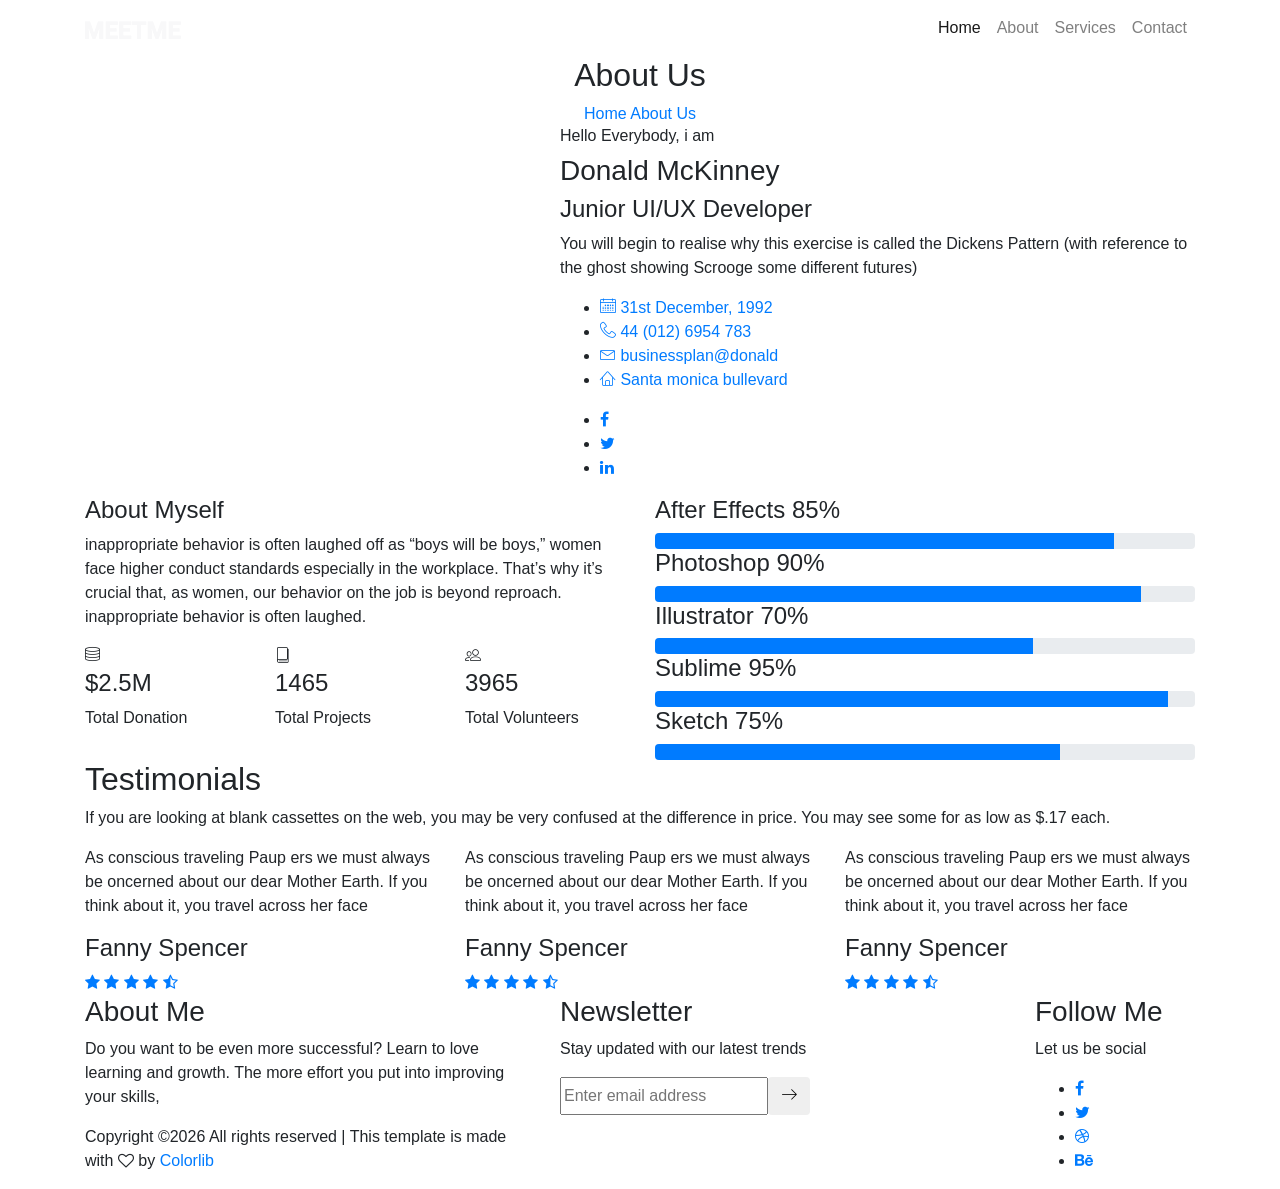
==== about-us.html @ c8b2354e "First commit : my portfolio" ====
<!doctype html>
<html lang="en">
    <head>
        <!-- Required meta tags -->
        <meta charset="utf-8">
        <meta name="viewport" content="width=device-width, initial-scale=1, shrink-to-fit=no">
        <link rel="icon" href="img/favicon.png" type="image/png">
        <title>MeetMe Personal</title>
        <!-- Bootstrap CSS -->
        <link rel="stylesheet" href="css/bootstrap.css">
        <link rel="stylesheet" href="vendors/linericon/style.css">
        <link rel="stylesheet" href="css/font-awesome.min.css">
        <link rel="stylesheet" href="vendors/owl-carousel/owl.carousel.min.css">
        <link rel="stylesheet" href="vendors/lightbox/simpleLightbox.css">
        <link rel="stylesheet" href="vendors/nice-select/css/nice-select.css">
        <link rel="stylesheet" href="vendors/animate-css/animate.css">
        <link rel="stylesheet" href="vendors/popup/magnific-popup.css">
        <!-- main css -->
        <link rel="stylesheet" href="css/style.css">
        <link rel="stylesheet" href="css/responsive.css">
    </head>
    <body>
        
        <!--================Header Menu Area =================-->
        <header class="header_area">
            <div class="main_menu">
            	<nav class="navbar navbar-expand-lg navbar-light">
					<div class="container box_1620">
						<!-- Brand and toggle get grouped for better mobile display -->
						<a class="navbar-brand logo_h" href="index.html"><img src="img/logo.png" alt=""></a>
						<button class="navbar-toggler" type="button" data-toggle="collapse" data-target="#navbarSupportedContent" aria-controls="navbarSupportedContent" aria-expanded="false" aria-label="Toggle navigation">
							<span class="icon-bar"></span>
							<span class="icon-bar"></span>
							<span class="icon-bar"></span>
						</button>
						<!-- Collect the nav links, forms, and other content for toggling -->
						<div class="collapse navbar-collapse offset" id="navbarSupportedContent">
							<ul class="nav navbar-nav menu_nav ml-auto">
								<li class="nav-item active"><a class="nav-link" href="index.html">Home</a></li> 
								<li class="nav-item"><a class="nav-link" href="about-us.html">About</a></li> 
								<li class="nav-item"><a class="nav-link" href="services.html">Services</a></li> 
								<!-- FIXME IN PHASE TWO -->
								<!-- <li class="nav-item submenu dropdown">
									<a href="#" class="nav-link dropdown-toggle" data-toggle="dropdown" role="button" aria-haspopup="true" aria-expanded="false">Pages</a>
									<ul class="dropdown-menu">
										<li class="nav-item"><a class="nav-link" href="portfolio.html">Portfolio</a></li>
										<li class="nav-item"><a class="nav-link" href="elements.html">Elements</a></li>
									</ul>
								</li> 
								<li class="nav-item submenu dropdown">
									<a href="#" class="nav-link dropdown-toggle" data-toggle="dropdown" role="button" aria-haspopup="true" aria-expanded="false">Blog</a>
									<ul class="dropdown-menu">
										<li class="nav-item"><a class="nav-link" href="blog.html">Blog</a></li>
										<li class="nav-item"><a class="nav-link" href="single-blog.html">Blog Details</a></li>
									</ul>
								</li>  -->
								<li class="nav-item"><a class="nav-link" href="contact.html">Contact</a></li>
							</ul>
						</div> 
					</div>
            	</nav>
            </div>
        </header>
        <!--================Header Menu Area =================-->
        
        <!--================Home Banner Area =================-->
        <section class="banner_area">
            <div class="box_1620">
				<div class="banner_inner d-flex align-items-center">
					<div class="container">
						<div class="banner_content text-center">
							<h2>About Us</h2>
							<div class="page_link">
								<a href="index.html">Home</a>
								<a href="about-us.html">About Us</a>
							</div>
						</div>
					</div>
				</div>
            </div>
        </section>
        <!--================End Home Banner Area =================-->
        
        
        <!--================Home Banner Area =================-->
        <section class="profile_area">
           	<div class="container">
           		<div class="profile_inner p_120">
					<div class="row">
						<div class="col-lg-5">
							<img class="img-fluid" src="img/personal-2.jpg" alt="">
						</div>
						<div class="col-lg-7">
							<div class="personal_text">
								<h6>Hello Everybody, i am</h6>
								<h3>Donald McKinney</h3>
								<h4>Junior UI/UX Developer</h4>
								<p>You will begin to realise why this exercise is called the Dickens Pattern (with reference to the ghost showing Scrooge some different futures)</p>
								<ul class="list basic_info">
									<li><a href="#"><i class="lnr lnr-calendar-full"></i> 31st December, 1992</a></li>
									<li><a href="#"><i class="lnr lnr-phone-handset"></i> 44 (012) 6954 783</a></li>
									<li><a href="#"><i class="lnr lnr-envelope"></i> businessplan@donald</a></li>
									<li><a href="#"><i class="lnr lnr-home"></i> Santa monica bullevard</a></li>
								</ul>
								<ul class="list personal_social">
									<li><a href="#"><i class="fa fa-facebook"></i></a></li>
									<li><a href="#"><i class="fa fa-twitter"></i></a></li>
									<li><a href="#"><i class="fa fa-linkedin"></i></a></li>
								</ul>
							</div>
						</div>
					</div>
           		</div>
            </div>
        </section>
        <!--================End Home Banner Area =================-->
        
        <!--================Welcome Area =================-->
        <section class="welcome_area p_120">
        	<div class="container">
        		<div class="row welcome_inner">
        			<div class="col-lg-6">
        				<div class="welcome_text">
        					<h4>About Myself</h4>
        					<p>inappropriate behavior is often laughed off as “boys will be boys,” women face higher conduct standards especially in the workplace. That’s why it’s crucial that, as women, our behavior on the job is beyond reproach. inappropriate behavior is often laughed.</p>
        					<div class="row">
        						<div class="col-md-4">
        							<div class="wel_item">
        								<i class="lnr lnr-database"></i>
        								<h4>$2.5M</h4>
        								<p>Total Donation</p>
        							</div>
        						</div>
        						<div class="col-md-4">
        							<div class="wel_item">
        								<i class="lnr lnr-book"></i>
        								<h4>1465</h4>
        								<p>Total Projects</p>
        							</div>
        						</div>
        						<div class="col-md-4">
        							<div class="wel_item">
        								<i class="lnr lnr-users"></i>
        								<h4>3965</h4>
        								<p>Total Volunteers</p>
        							</div>
        						</div>
        					</div>
        				</div>
        			</div>
        			<div class="col-lg-6">
        				<div class="tools_expert">
        					<div class="skill_main">
								<div class="skill_item">
									<h4>After Effects <span class="counter">85</span>%</h4>
									<div class="progress_br">
										<div class="progress">
											<div class="progress-bar" role="progressbar" aria-valuenow="85" aria-valuemin="0" aria-valuemax="100"></div>
										</div>
									</div>
								</div>
								<div class="skill_item">
									<h4>Photoshop <span class="counter">90</span>%</h4>
									<div class="progress_br">
										<div class="progress">
											<div class="progress-bar" role="progressbar" aria-valuenow="90" aria-valuemin="0" aria-valuemax="100"></div>
										</div>
									</div>
								</div>
								<div class="skill_item">
									<h4>Illustrator <span class="counter">70</span>%</h4>
									<div class="progress_br">
										<div class="progress">
											<div class="progress-bar" role="progressbar" aria-valuenow="70" aria-valuemin="0" aria-valuemax="100"></div>
										</div>
									</div>
								</div>
								<div class="skill_item">
									<h4>Sublime <span class="counter">95</span>%</h4>
									<div class="progress_br">
										<div class="progress">
											<div class="progress-bar" role="progressbar" aria-valuenow="95" aria-valuemin="0" aria-valuemax="100"></div>
										</div>
									</div>
								</div>
								<div class="skill_item">
									<h4>Sketch <span class="counter">75</span>%</h4>
									<div class="progress_br">
										<div class="progress">
											<div class="progress-bar" role="progressbar" aria-valuenow="75" aria-valuemin="0" aria-valuemax="100"></div>
										</div>
									</div>
								</div>
							</div>
        				</div>
        			</div>
        		</div>
        	</div>
        </section>
        <!--================End Welcome Area =================-->
        
        <!--================Testimonials Area =================-->
        <section class="testimonials_area p_120">
        	<div class="container">
        		<div class="main_title">
        			<h2>Testimonials</h2>
        			<p>If you are looking at blank cassettes on the web, you may be very confused at the difference in price. You may see some for as low as $.17 each.</p>
        		</div>
        		<div class="testi_inner">
					<div class="testi_slider owl-carousel">
						<div class="item">
							<div class="testi_item">
								<p>As conscious traveling Paup ers we must always be oncerned about our dear Mother Earth. If you think about it, you travel across her face</p>
								<h4>Fanny Spencer</h4>
								<a href="#"><i class="fa fa-star"></i></a>
								<a href="#"><i class="fa fa-star"></i></a>
								<a href="#"><i class="fa fa-star"></i></a>
								<a href="#"><i class="fa fa-star"></i></a>
								<a href="#"><i class="fa fa-star-half-o"></i></a>
							</div>
						</div>
						<div class="item">
							<div class="testi_item">
								<p>As conscious traveling Paup ers we must always be oncerned about our dear Mother Earth. If you think about it, you travel across her face</p>
								<h4>Fanny Spencer</h4>
								<a href="#"><i class="fa fa-star"></i></a>
								<a href="#"><i class="fa fa-star"></i></a>
								<a href="#"><i class="fa fa-star"></i></a>
								<a href="#"><i class="fa fa-star"></i></a>
								<a href="#"><i class="fa fa-star-half-o"></i></a>
							</div>
						</div>
						<div class="item">
							<div class="testi_item">
								<p>As conscious traveling Paup ers we must always be oncerned about our dear Mother Earth. If you think about it, you travel across her face</p>
								<h4>Fanny Spencer</h4>
								<a href="#"><i class="fa fa-star"></i></a>
								<a href="#"><i class="fa fa-star"></i></a>
								<a href="#"><i class="fa fa-star"></i></a>
								<a href="#"><i class="fa fa-star"></i></a>
								<a href="#"><i class="fa fa-star-half-o"></i></a>
							</div>
						</div>
					</div>
        		</div>
        	</div>
        </section>
        <!--================End Testimonials Area =================-->
        
        <!--================Footer Area =================-->
        <footer class="footer_area p_120">
        	<div class="container">
        		<div class="row footer_inner">
        			<div class="col-lg-5 col-sm-6">
        				<aside class="f_widget ab_widget">
        					<div class="f_title">
        						<h3>About Me</h3>
        					</div>
        					<p>Do you want to be even more successful? Learn to love learning and growth. The more effort you put into improving your skills,</p>
        					<p><!-- Link back to Colorlib can't be removed. Template is licensed under CC BY 3.0. -->
Copyright &copy;<script>document.write(new Date().getFullYear());</script> All rights reserved | This template is made with <i class="fa fa-heart-o" aria-hidden="true"></i> by <a href="https://colorlib.com" target="_blank">Colorlib</a>
<!-- Link back to Colorlib can't be removed. Template is licensed under CC BY 3.0. --></p>
        				</aside>
        			</div>
        			<div class="col-lg-5 col-sm-6">
        				<aside class="f_widget news_widget">
        					<div class="f_title">
        						<h3>Newsletter</h3>
        					</div>
        					<p>Stay updated with our latest trends</p>
        					<div id="mc_embed_signup">
                                <form target="_blank" action="https://spondonit.us12.list-manage.com/subscribe/post?u=1462626880ade1ac87bd9c93a&amp;id=92a4423d01" method="get" class="subscribe_form relative">
                                	<div class="input-group d-flex flex-row">
                                        <input name="EMAIL" placeholder="Enter email address" onfocus="this.placeholder = ''" onblur="this.placeholder = 'Email Address '" required="" type="email">
                                        <button class="btn sub-btn"><span class="lnr lnr-arrow-right"></span></button>		
                                    </div>				
                                    <div class="mt-10 info"></div>
                                </form>
                            </div>
        				</aside>
        			</div>
        			<div class="col-lg-2">
        				<aside class="f_widget social_widget">
        					<div class="f_title">
        						<h3>Follow Me</h3>
        					</div>
        					<p>Let us be social</p>
        					<ul class="list">
        						<li><a href="#"><i class="fa fa-facebook"></i></a></li>
        						<li><a href="#"><i class="fa fa-twitter"></i></a></li>
        						<li><a href="#"><i class="fa fa-dribbble"></i></a></li>
        						<li><a href="#"><i class="fa fa-behance"></i></a></li>
        					</ul>
        				</aside>
        			</div>
        		</div>
        	</div>
        </footer>
        <!--================End Footer Area =================-->
        
        
        
        
        <!-- Optional JavaScript -->
        <!-- jQuery first, then Popper.js, then Bootstrap JS -->
        <script src="js/jquery-3.3.1.min.js"></script>
        <script src="js/popper.js"></script>
        <script src="js/bootstrap.min.js"></script>
        <script src="js/stellar.js"></script>
        <script src="vendors/lightbox/simpleLightbox.min.js"></script>
        <script src="vendors/nice-select/js/jquery.nice-select.min.js"></script>
        <script src="vendors/isotope/imagesloaded.pkgd.min.js"></script>
        <script src="vendors/isotope/isotope.pkgd.min.js"></script>
        <script src="vendors/owl-carousel/owl.carousel.min.js"></script>
        <script src="vendors/popup/jquery.magnific-popup.min.js"></script>
        <script src="js/jquery.ajaxchimp.min.js"></script>
        <script src="vendors/counter-up/jquery.waypoints.min.js"></script>
        <script src="vendors/counter-up/jquery.counterup.min.js"></script>
        <script src="js/mail-script.js"></script>
        <script src="js/theme.js"></script>
    </body>
</html>
---- vendors/linericon/style.css ----
@font-face {
	font-family: 'Linearicons-Free';
	src:url('fonts/Linearicons-Free.eot?w118d');
	src:url('fonts/Linearicons-Free.eot?#iefixw118d') format('embedded-opentype'),
		url('fonts/Linearicons-Free.woff2?w118d') format('woff2'),
		url('fonts/Linearicons-Free.woff?w118d') format('woff'),
		url('fonts/Linearicons-Free.ttf?w118d') format('truetype'),
		url('fonts/Linearicons-Free.svg?w118d#Linearicons-Free') format('svg');
	font-weight: normal;
	font-style: normal;
}

.lnr {
	font-family: 'Linearicons-Free';
	speak: none;
	font-style: normal;
	font-weight: normal;
	font-variant: normal;
	text-transform: none;
	line-height: 1;

	/* Better Font Rendering =========== */
	-webkit-font-smoothing: antialiased;
	-moz-osx-font-smoothing: grayscale;
}

.lnr-home:before {
	content: "\e800";
}
.lnr-apartment:before {
	content: "\e801";
}
.lnr-pencil:before {
	content: "\e802";
}
.lnr-magic-wand:before {
	content: "\e803";
}
.lnr-drop:before {
	content: "\e804";
}
.lnr-lighter:before {
	content: "\e805";
}
.lnr-poop:before {
	content: "\e806";
}
.lnr-sun:before {
	content: "\e807";
}
.lnr-moon:before {
	content: "\e808";
}
.lnr-cloud:before {
	content: "\e809";
}
.lnr-cloud-upload:before {
	content: "\e80a";
}
.lnr-cloud-download:before {
	content: "\e80b";
}
.lnr-cloud-sync:before {
	content: "\e80c";
}
.lnr-cloud-check:before {
	content: "\e80d";
}
.lnr-database:before {
	content: "\e80e";
}
.lnr-lock:before {
	content: "\e80f";
}
.lnr-cog:before {
	content: "\e810";
}
.lnr-trash:before {
	content: "\e811";
}
.lnr-dice:before {
	content: "\e812";
}
.lnr-heart:before {
	content: "\e813";
}
.lnr-star:before {
	content: "\e814";
}
.lnr-star-half:before {
	content: "\e815";
}
.lnr-star-empty:before {
	content: "\e816";
}
.lnr-flag:before {
	content: "\e817";
}
.lnr-envelope:before {
	content: "\e818";
}
.lnr-paperclip:before {
	content: "\e819";
}
.lnr-inbox:before {
	content: "\e81a";
}
.lnr-eye:before {
	content: "\e81b";
}
.lnr-printer:before {
	content: "\e81c";
}
.lnr-file-empty:before {
	content: "\e81d";
}
.lnr-file-add:before {
	content: "\e81e";
}
.lnr-enter:before {
	content: "\e81f";
}
.lnr-exit:before {
	content: "\e820";
}
.lnr-graduation-hat:before {
	content: "\e821";
}
.lnr-license:before {
	content: "\e822";
}
.lnr-music-note:before {
	content: "\e823";
}
.lnr-film-play:before {
	content: "\e824";
}
.lnr-camera-video:before {
	content: "\e825";
}
.lnr-camera:before {
	content: "\e826";
}
.lnr-picture:before {
	content: "\e827";
}
.lnr-book:before {
	content: "\e828";
}
.lnr-bookmark:before {
	content: "\e829";
}
.lnr-user:before {
	content: "\e82a";
}
.lnr-users:before {
	content: "\e82b";
}
.lnr-shirt:before {
	content: "\e82c";
}
.lnr-store:before {
	content: "\e82d";
}
.lnr-cart:before {
	content: "\e82e";
}
.lnr-tag:before {
	content: "\e82f";
}
.lnr-phone-handset:before {
	content: "\e830";
}
.lnr-phone:before {
	content: "\e831";
}
.lnr-pushpin:before {
	content: "\e832";
}
.lnr-map-marker:before {
	content: "\e833";
}
.lnr-map:before {
	content: "\e834";
}
.lnr-location:before {
	content: "\e835";
}
.lnr-calendar-full:before {
	content: "\e836";
}
.lnr-keyboard:before {
	content: "\e837";
}
.lnr-spell-check:before {
	content: "\e838";
}
.lnr-screen:before {
	content: "\e839";
}
.lnr-smartphone:before {
	content: "\e83a";
}
.lnr-tablet:before {
	content: "\e83b";
}
.lnr-laptop:before {
	content: "\e83c";
}
.lnr-laptop-phone:before {
	content: "\e83d";
}
.lnr-power-switch:before {
	content: "\e83e";
}
.lnr-bubble:before {
	content: "\e83f";
}
.lnr-heart-pulse:before {
	content: "\e840";
}
.lnr-construction:before {
	content: "\e841";
}
.lnr-pie-chart:before {
	content: "\e842";
}
.lnr-chart-bars:before {
	content: "\e843";
}
.lnr-gift:before {
	content: "\e844";
}
.lnr-diamond:before {
	content: "\e845";
}
.lnr-linearicons:before {
	content: "\e846";
}
.lnr-dinner:before {
	content: "\e847";
}
.lnr-coffee-cup:before {
	content: "\e848";
}
.lnr-leaf:before {
	content: "\e849";
}
.lnr-paw:before {
	content: "\e84a";
}
.lnr-rocket:before {
	content: "\e84b";
}
.lnr-briefcase:before {
	content: "\e84c";
}
.lnr-bus:before {
	content: "\e84d";
}
.lnr-car:before {
	content: "\e84e";
}
.lnr-train:before {
	content: "\e84f";
}
.lnr-bicycle:before {
	content: "\e850";
}
.lnr-wheelchair:before {
	content: "\e851";
}
.lnr-select:before {
	content: "\e852";
}
.lnr-earth:before {
	content: "\e853";
}
.lnr-smile:before {
	content: "\e854";
}
.lnr-sad:before {
	content: "\e855";
}
.lnr-neutral:before {
	content: "\e856";
}
.lnr-mustache:before {
	content: "\e857";
}
.lnr-alarm:before {
	content: "\e858";
}
.lnr-bullhorn:before {
	content: "\e859";
}
.lnr-volume-high:before {
	content: "\e85a";
}
.lnr-volume-medium:before {
	content: "\e85b";
}
.lnr-volume-low:before {
	content: "\e85c";
}
.lnr-volume:before {
	content: "\e85d";
}
.lnr-mic:before {
	content: "\e85e";
}
.lnr-hourglass:before {
	content: "\e85f";
}
.lnr-undo:before {
	content: "\e860";
}
.lnr-redo:before {
	content: "\e861";
}
.lnr-sync:before {
	content: "\e862";
}
.lnr-history:before {
	content: "\e863";
}
.lnr-clock:before {
	content: "\e864";
}
.lnr-download:before {
	content: "\e865";
}
.lnr-upload:before {
	content: "\e866";
}
.lnr-enter-down:before {
	content: "\e867";
}
.lnr-exit-up:before {
	content: "\e868";
}
.lnr-bug:before {
	content: "\e869";
}
.lnr-code:before {
	content: "\e86a";
}
.lnr-link:before {
	content: "\e86b";
}
.lnr-unlink:before {
	content: "\e86c";
}
.lnr-thumbs-up:before {
	content: "\e86d";
}
.lnr-thumbs-down:before {
	content: "\e86e";
}
.lnr-magnifier:before {
	content: "\e86f";
}
.lnr-cross:before {
	content: "\e870";
}
.lnr-menu:before {
	content: "\e871";
}
.lnr-list:before {
	content: "\e872";
}
.lnr-chevron-up:before {
	content: "\e873";
}
.lnr-chevron-down:before {
	content: "\e874";
}
.lnr-chevron-left:before {
	content: "\e875";
}
.lnr-chevron-right:before {
	content: "\e876";
}
.lnr-arrow-up:before {
	content: "\e877";
}
.lnr-arrow-down:before {
	content: "\e878";
}
.lnr-arrow-left:before {
	content: "\e879";
}
.lnr-arrow-right:before {
	content: "\e87a";
}
.lnr-move:before {
	content: "\e87b";
}
.lnr-warning:before {
	content: "\e87c";
}
.lnr-question-circle:before {
	content: "\e87d";
}
.lnr-menu-circle:before {
	content: "\e87e";
}
.lnr-checkmark-circle:before {
	content: "\e87f";
}
.lnr-cross-circle:before {
	content: "\e880";
}
.lnr-plus-circle:before {
	content: "\e881";
}
.lnr-circle-minus:before {
	content: "\e882";
}
.lnr-arrow-up-circle:before {
	content: "\e883";
}
.lnr-arrow-down-circle:before {
	content: "\e884";
}
.lnr-arrow-left-circle:before {
	content: "\e885";
}
.lnr-arrow-right-circle:before {
	content: "\e886";
}
.lnr-chevron-up-circle:before {
	content: "\e887";
}
.lnr-chevron-down-circle:before {
	content: "\e888";
}
.lnr-chevron-left-circle:before {
	content: "\e889";
}
.lnr-chevron-right-circle:before {
	content: "\e88a";
}
.lnr-crop:before {
	content: "\e88b";
}
.lnr-frame-expand:before {
	content: "\e88c";
}
.lnr-frame-contract:before {
	content: "\e88d";
}
.lnr-layers:before {
	content: "\e88e";
}
.lnr-funnel:before {
	content: "\e88f";
}
.lnr-text-format:before {
	content: "\e890";
}
.lnr-text-format-remove:before {
	content: "\e891";
}
.lnr-text-size:before {
	content: "\e892";
}
.lnr-bold:before {
	content: "\e893";
}
.lnr-italic:before {
	content: "\e894";
}
.lnr-underline:before {
	content: "\e895";
}
.lnr-strikethrough:before {
	content: "\e896";
}
.lnr-highlight:before {
	content: "\e897";
}
.lnr-text-align-left:before {
	content: "\e898";
}
.lnr-text-align-center:before {
	content: "\e899";
}
.lnr-text-align-right:before {
	content: "\e89a";
}
.lnr-text-align-justify:before {
	content: "\e89b";
}
.lnr-line-spacing:before {
	content: "\e89c";
}
.lnr-indent-increase:before {
	content: "\e89d";
}
.lnr-indent-decrease:before {
	content: "\e89e";
}
.lnr-pilcrow:before {
	content: "\e89f";
}
.lnr-direction-ltr:before {
	content: "\e8a0";
}
.lnr-direction-rtl:before {
	content: "\e8a1";
}
.lnr-page-break:before {
	content: "\e8a2";
}
.lnr-sort-alpha-asc:before {
	content: "\e8a3";
}
.lnr-sort-amount-asc:before {
	content: "\e8a4";
}
.lnr-hand:before {
	content: "\e8a5";
}
.lnr-pointer-up:before {
	content: "\e8a6";
}
.lnr-pointer-right:before {
	content: "\e8a7";
}
.lnr-pointer-down:before {
	content: "\e8a8";
}
.lnr-pointer-left:before {
	content: "\e8a9";
}
---- vendors/nice-select/css/nice-select.css ----
.nice-select {
  -webkit-tap-highlight-color: transparent;
  background-color: #fff;
  border-radius: 5px;
  border: solid 1px #e8e8e8;
  box-sizing: border-box;
  clear: both;
  cursor: pointer;
  display: block;
  float: left;
  font-family: inherit;
  font-size: 14px;
  font-weight: normal;
  height: 42px;
  line-height: 40px;
  outline: none;
  padding-left: 18px;
  padding-right: 30px;
  position: relative;
  text-align: left !important;
  -webkit-transition: all 0.2s ease-in-out;
  transition: all 0.2s ease-in-out;
  -webkit-user-select: none;
     -moz-user-select: none;
      -ms-user-select: none;
          user-select: none;
  white-space: nowrap;
  width: auto; }
  .nice-select:hover {
    border-color: #dbdbdb; }
  .nice-select:active, .nice-select.open, .nice-select:focus {
    border-color: #999; }
  .nice-select:after {
    border-bottom: 2px solid #999;
    border-right: 2px solid #999;
    content: '';
    display: block;
    height: 5px;
    margin-top: -4px;
    pointer-events: none;
    position: absolute;
    right: 12px;
    top: 50%;
    -webkit-transform-origin: 66% 66%;
        -ms-transform-origin: 66% 66%;
            transform-origin: 66% 66%;
    -webkit-transform: rotate(45deg);
        -ms-transform: rotate(45deg);
            transform: rotate(45deg);
    -webkit-transition: all 0.15s ease-in-out;
    transition: all 0.15s ease-in-out;
    width: 5px; }
  .nice-select.open:after {
    -webkit-transform: rotate(-135deg);
        -ms-transform: rotate(-135deg);
            transform: rotate(-135deg); }
  .nice-select.open .list {
    opacity: 1;
    pointer-events: auto;
    -webkit-transform: scale(1) translateY(0);
        -ms-transform: scale(1) translateY(0);
            transform: scale(1) translateY(0); }
  .nice-select.disabled {
    border-color: #ededed;
    color: #999;
    pointer-events: none; }
    .nice-select.disabled:after {
      border-color: #cccccc; }
  .nice-select.wide {
    width: 100%; }
    .nice-select.wide .list {
      left: 0 !important;
      right: 0 !important; }
  .nice-select.right {
    float: right; }
    .nice-select.right .list {
      left: auto;
      right: 0; }
  .nice-select.small {
    font-size: 12px;
    height: 36px;
    line-height: 34px; }
    .nice-select.small:after {
      height: 4px;
      width: 4px; }
    .nice-select.small .option {
      line-height: 34px;
      min-height: 34px; }
  .nice-select .list {
    background-color: #fff;
    border-radius: 5px;
    box-shadow: 0 0 0 1px rgba(68, 68, 68, 0.11);
    box-sizing: border-box;
    margin-top: 4px;
    opacity: 0;
    overflow: hidden;
    padding: 0;
    pointer-events: none;
    position: absolute;
    top: 100%;
    left: 0;
    -webkit-transform-origin: 50% 0;
        -ms-transform-origin: 50% 0;
            transform-origin: 50% 0;
    -webkit-transform: scale(0.75) translateY(-21px);
        -ms-transform: scale(0.75) translateY(-21px);
            transform: scale(0.75) translateY(-21px);
    -webkit-transition: all 0.2s cubic-bezier(0.5, 0, 0, 1.25), opacity 0.15s ease-out;
    transition: all 0.2s cubic-bezier(0.5, 0, 0, 1.25), opacity 0.15s ease-out;
    z-index: 9; }
    .nice-select .list:hover .option:not(:hover) {
      background-color: transparent !important; }
  .nice-select .option {
    cursor: pointer;
    font-weight: 400;
    line-height: 40px;
    list-style: none;
    min-height: 40px;
    outline: none;
    padding-left: 18px;
    padding-right: 29px;
    text-align: left;
    -webkit-transition: all 0.2s;
    transition: all 0.2s; }
    .nice-select .option:hover, .nice-select .option.focus, .nice-select .option.selected.focus {
      background-color: #f6f6f6; }
    .nice-select .option.selected {
      font-weight: bold; }
    .nice-select .option.disabled {
      background-color: transparent;
      color: #999;
      cursor: default; }

.no-csspointerevents .nice-select .list {
  display: none; }

.no-csspointerevents .nice-select.open .list {
  display: block; }
---- css/responsive.css ----
@media (max-width:1619px){
	/* Main Menu Area css
	============================================================================================ */
   .header_area .navbar .search {
		margin-left: 40px;
	}
	/* End Main Menu Area css
	============================================================================================ */
	.banner_area .box_1620 {
		border-radius: 0px;
	}
}
@media (max-width:1300px){
	.testimonials_area .owl-prev, .testimonials_area .owl-next {
		right: auto;
		left: 50%;
		transform: translateX(-50%);
		bottom: 25px;
		top: auto;
	}
	.testimonials_area .owl-prev{
		transform: rotate(90deg);
	}
	.testimonials_area .owl-next{
		transform: rotate(90deg);
		margin-left: -40px;
	}
}
@media (max-width:1199px){
	/* Main Menu Area css
	============================================================================================ */
	.header_area .navbar .nav .nav-item {
		margin-right: 28px;
	}
	/* End Main Menu Area css
	============================================================================================ */
	/* Home Banner Area css
	============================================================================================ */
	.home_banner_area {
		min-height: 728px;
		margin-bottom: 120px;
	}
	.home_banner_area .banner_inner {
		min-height: 650px;
	}
	.header_area .navbar .nav .nav-item.submenu ul {
		left: auto;
		right: 0px;
	}
	/* End Home Banner Area css
	============================================================================================ */
	.banner_content .media{
		display: block;
	}
	.home_banner_area .banner_content{
		max-width: 500px;
		margin: auto;
	}
	.home_banner_area .banner_inner .banner_content .media .d-flex {
		padding-right: 0px;
		display: block;
		width: 100%;
	}
	.home_banner_area .banner_inner .banner_content .media .d-flex img {
		width: 100%;
		height: 100%;
	}
	.home_banner_area .banner_inner .banner_content .media .media-body {
		margin-top: 30px;
	}
	.home_banner_area .box_1620 {
		bottom: -130px;
	}
	.profile_inner .personal_text {
		padding-left: 0px;
	}
	.home_banner_area.blog_banner .banner_inner{
		min-height: 728px;
	}
	.home_banner_area.blog_banner {
		margin-bottom: 0px;
	}
}

@media (max-width:991px){
	/* Main Menu Area css
	============================================================================================ */
    .navbar-toggler {
        border: none;
        border-radius: 0px;
        padding: 0px;
        cursor: pointer;
        margin-top: 27px;
        margin-bottom: 23px;
    }
	.header_area .navbar {
		background: #000;
	}
    .navbar-toggler[aria-expanded="false"] span:nth-child(2) {
		opacity: 1;
	}
	.navbar-toggler[aria-expanded="true"] span:nth-child(2) {
		opacity: 0;
	}
	.navbar-toggler[aria-expanded="true"] span:first-child {
		transform: rotate(-45deg);
		position: relative;
		top: 7.5px;
	}
	.navbar-toggler[aria-expanded="true"] span:last-child {
		transform: rotate(45deg);
		bottom: 6px;
		position: relative;
	}
	.navbar-toggler span{
		display: block;
		width: 25px;
		height: 3px;
		background: #fff;
		margin: auto;
		margin-bottom: 4px;
		transition: all 400ms linear;
		cursor: pointer;
	}
    .navbar .container{
        padding-left: 15px;
        padding-right: 15px;
    }
    .nav{
        padding: 0px 0px;
    }
	.header_area + section, .header_area + row, .header_area + div {
		margin-top: 117px;
	}
    .header_top .nav{
        padding: 0px;
    }
    .header_area .navbar .nav .nav-item .nav-link{
        line-height: 40px;
        margin-right: 0px;
        display: block;
		border-bottom: 1px solid #ededed33;
		border-radius: 0px;
    }
	.header_area.navbar_fixed .main_menu .navbar .nav .nav-item .nav-link {
		line-height: 40px;
	}
    .header_area .navbar .search{
        margin-left: 0px;
    }
	.header_area .navbar-collapse{
		max-height: 340px;
		overflow-y: scroll;
	}
	.header_area .navbar .nav .nav-item.submenu ul .nav-item .nav-link {
		padding: 0px 15px;
	}
	.header_area .navbar .nav .nav-item {
		margin-right: 0px;
	}
	.header_area + section, .header_area + row, .header_area + div {
		margin-top: 0px;
	}
	/* End Main Menu Area css
	============================================================================================ */
	/* Blog page Area css
	============================================================================================ */
	.categories_post img{
        width: 100%;
    }
	.categories_post {
		max-width: 360px;
		margin: 0 auto;
	}
	.blog_categorie_area .col-lg-4{
        margin-top: 30px;
    }
    .blog_area{
        padding-bottom: 80px;
    }
    .single-post-area .blog_right_sidebar{
        margin-top: 30px;
    }
	/* End Blog page Area css
	============================================================================================ */
	
	/* Contact Page Area css
	============================================================================================ */
	.contact_info{
		margin-bottom: 50px;
	}
	.c_details_list{
		margin-top: 30px;
	}
	/* End Contact page Area css
	============================================================================================ */
	.home_banner_area .donation_inner{
		margin-bottom: -30px;
	}
	.home_banner_area .dontation_item{
		max-width: 350px;
		margin: auto;
	}
	/* Footer Area css
	============================================================================================ */
	.footer-area .col-sm-6{
		margin-bottom: 30px;
	}
	.footer_area .f_widget{
		margin-bottom: 30px;
	}
	.footer_area .footer_inner{
		margin-bottom: -30px;
	}
	/* End End Footer Area css
	============================================================================================ */
	.welcome_text{
		margin-bottom: 30px;
	}
	.banner_area .box_1620 {
		bottom: -71px;
	}
	.banner_area {
		margin-bottom: 71px;
	}
	.profile_inner .personal_text {
		padding-top: 30px;
	}
}
@media (max-width:767px){
	.home_banner_area {
		min-height: 570px;
		margin-bottom: 120px;
	}
	.home_banner_area .banner_inner {
		min-height: 500px;
	}
	.home_banner_area .box_1620 {
		min-height: 500px;
	}
	.home_banner_area .banner_inner .banner_content {
		margin-top: 0px;
	}
	/* Blog Page Area css
	============================================================================================ */
    .blog_banner .banner_inner .blog_b_text h2 {
		font-size: 40px;
		line-height: 50px;
	}
	.blog_info.text-right{
		text-align: left !important;
		margin-bottom: 10px;
	}
	/* End Blog Page Area css
	============================================================================================ */
	.home_banner_area .banner_inner .banner_content h3 {
		font-size: 45px;
		line-height: 55px;
	}
	.home_banner_area .banner_inner .banner_content p br {
		display: none;
	}
	.home_banner_area .banner_inner .banner_content h3 span {
		line-height: 45px;
		padding-bottom: 0px;
		padding-top: 0px;
	}
	/* Footer Area css
	============================================================================================ */
	.footer-bottom{
		text-align: center;
	}
	.footer-bottom .footer-social {
		text-align: center;
		margin-top: 15px;
	}
	/* End End Footer Area css
	============================================================================================ */
	.service_inner .col-lg-3 {
		margin-bottom: 0px;
	}
	.service_img{
		max-width: 405px;
		margin: auto;
	}
	.service_inner .service_text {
		padding-top: 30px;
		padding-bottom: 30px;
		max-width: 405px;
		margin: 0px auto 0px;
	}
	.instagram_image a {
		flex: 0 0 33.33%;
		max-width: 33.33%;
	}
	.wel_item {
		margin-bottom: 30px;
	}
}
@media (max-width:600px){
	
}
@media (max-width:575px){
	.top_menu {
		display: none;
	}
	.header_area + section, .header_area + row, .header_area + div {
		margin-top: 0px;
	}
    /* Home Banner Area css
	============================================================================================ */
	.home_banner_area .banner_inner .banner_content h2 {
		font-size: 28px;
	}
	.home_banner_area {
		min-height: 570px;
	}
	.home_banner_area .banner_inner {
		min-height: 500px;
	}
	.blog_banner .banner_inner .blog_b_text {
		margin-top: 0px;
	}
	.home_banner_area .banner_inner .banner_content h5 {
		margin-top: 0px;
	}
	/* End Home Banner Area css
	============================================================================================ */
	.p_120 {
		padding-top: 70px;
		padding-bottom: 70px;
	}
	.main_title h2 {
		font-size: 25px;
	}
	/* Elements Area css
	============================================================================================ */
	.sample-text-area {
		padding: 70px 0 70px 0;
	}
	.generic-blockquote {
		padding: 30px 15px 30px 30px;
	}
	/* End Elements Area css
	============================================================================================ */
	
	/* Blog Page Area css
	============================================================================================ */
	.blog_details h2 {
		font-size: 20px;
		line-height: 30px;
	}
	.blog_banner .banner_inner .blog_b_text h2 {
		font-size: 28px;
		line-height: 38px;
	}
	/* End Blog Page Area css
	============================================================================================ */
	/* Footer Area css
	============================================================================================ */
	.footer-area {
		padding: 70px 0px;
	}
	/* End End Footer Area css
	============================================================================================ */
	.pad_top {
		padding-top: 70px;
	}
	.pad_bt {
		padding-bottom: 70px;
	}
	.home_banner_area .box_1620 {
		bottom: -71px;
		border-radius: 0px;
	}
	.home_banner_area {
		margin-bottom: 71px;
	}
	.tabs_inner .nav.nav-tabs li a {
		line-height: 42px;
		padding: 0px 18px;
	}
	.gallery_f_inner{
		max-width: 340px;
		margin: 0px auto -45px;
	}
	.blog_categorie_area {
		padding-top: 70px;
		padding-bottom: 70px;
	}
}

@media (max-width:480px){
	/* Main Menu Area css
	============================================================================================ */
	.header_area .navbar-collapse{
		max-height: 250px;
	}
	/* End Main Menu Area css
	============================================================================================ */
	
	/* Home Banner Area css
	============================================================================================ */
    .home_banner_area .banner_inner .banner_content {
		padding: 30px 15px;
		margin-top: 0px;
	}
	.banner_content .white_btn {
		display: block;
	}
	/* End Home Banner Area css
	============================================================================================ */
	.banner_area .banner_inner .banner_content h2 {
		font-size: 32px;
	}
	/* Blog Page Area css
	============================================================================================ */
	.comments-area .thumb {
		margin-right: 10px;
	}
	/* End Blog Page Area css
	============================================================================================ */
	.tabs_inner .tab-content .tab-pane .list::before {
		display: none;
	}
	.tabs_inner .tab-content .tab-pane .list li .media .d-flex {
		padding-right: 0px;
		padding-bottom: 18px;
	}
	.tabs_inner .tab-content .tab-pane .list li .media {
		display: block;
	}
	.tabs_inner .tab-content .tab-pane .list li span {
		display: none;
	}
	.tabs_inner .nav.nav-tabs {
		margin-bottom: 0px;
	}
	.isotope_fillter .gallery_filter li {
		margin-right: 17px;
	}
}
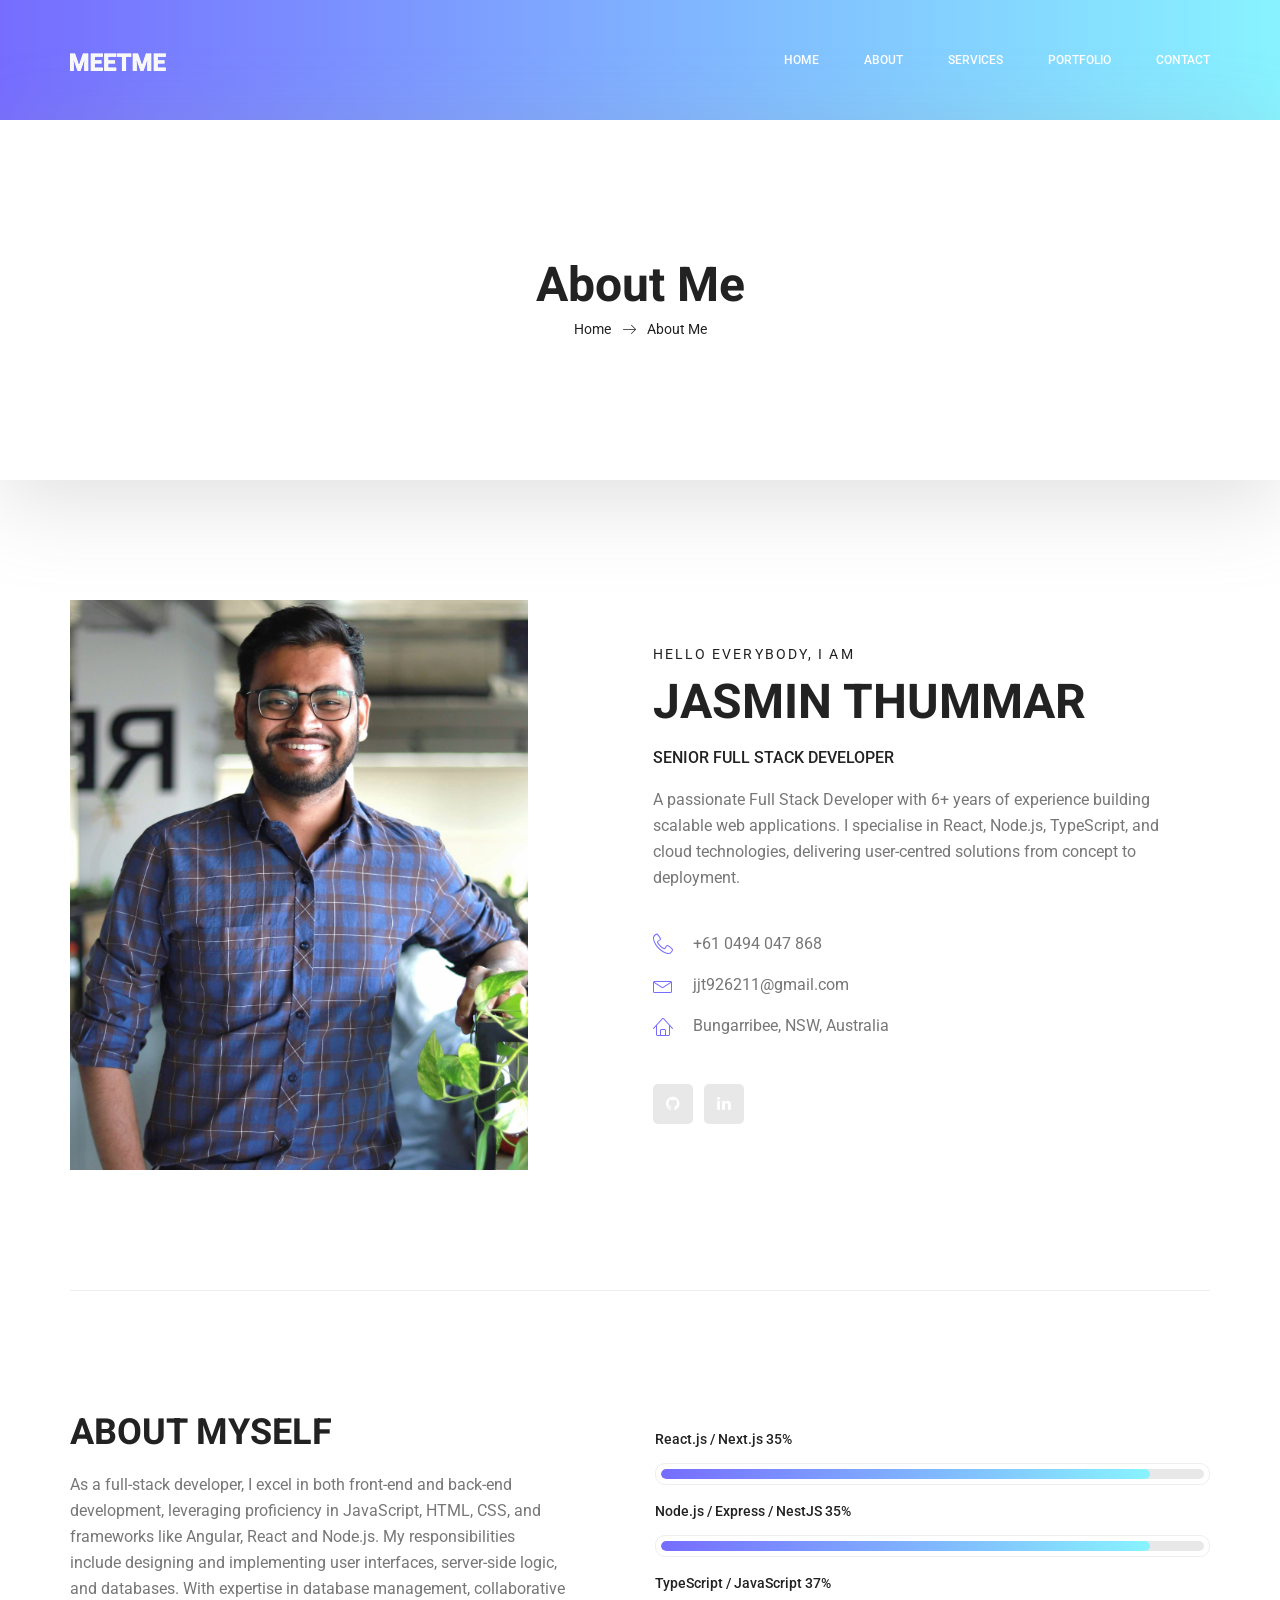
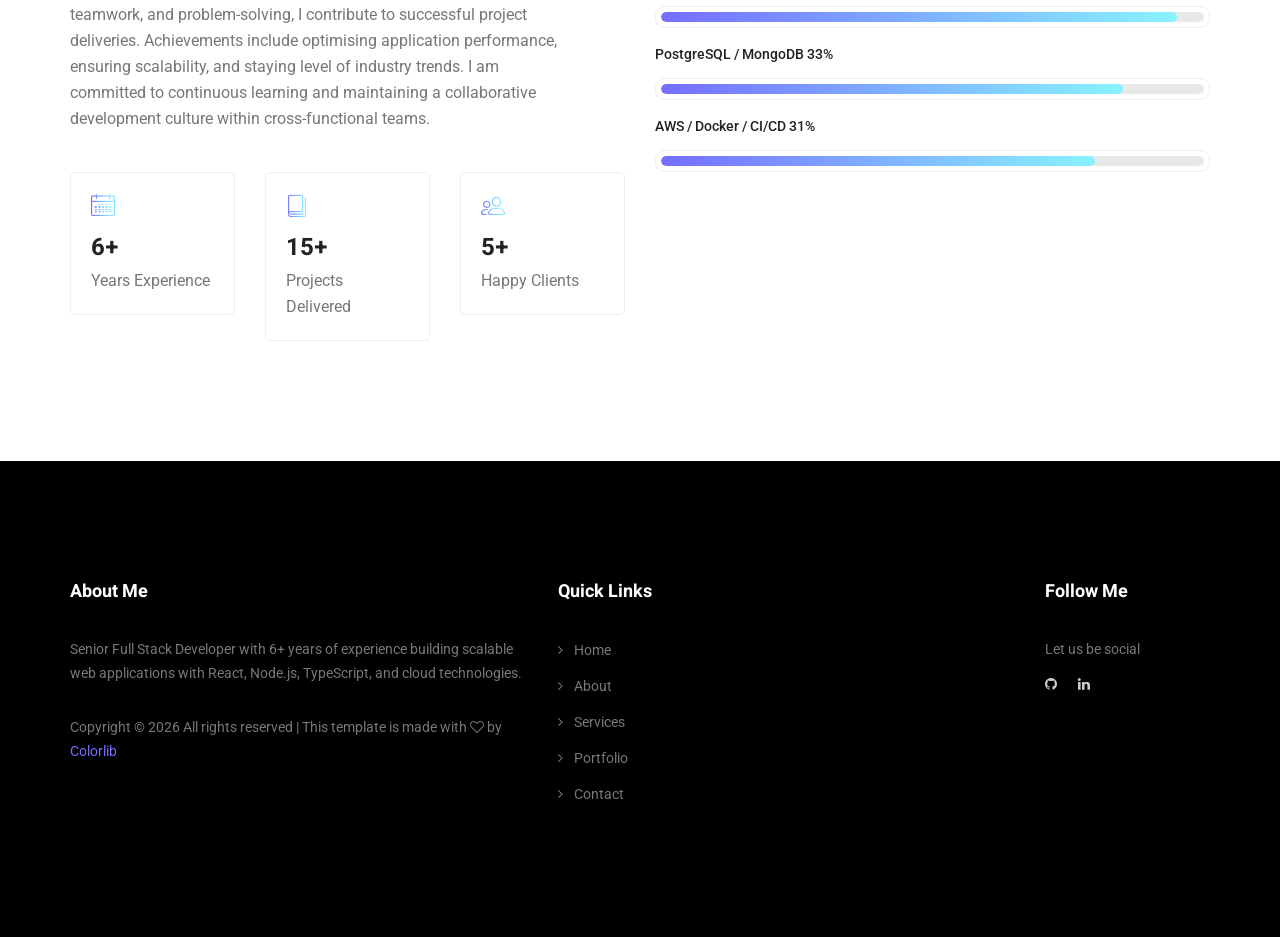
==== commit a517598d: "update portfolio" ====
--- a/about-us.html
+++ b/about-us.html
@@ -1,322 +1,352 @@
-<!doctype html>
+<!DOCTYPE html>
 <html lang="en">
-    <head>
-        <!-- Required meta tags -->
-        <meta charset="utf-8">
-        <meta name="viewport" content="width=device-width, initial-scale=1, shrink-to-fit=no">
-        <link rel="icon" href="img/favicon.png" type="image/png">
-        <title>MeetMe Personal</title>
-        <!-- Bootstrap CSS -->
-        <link rel="stylesheet" href="css/bootstrap.css">
-        <link rel="stylesheet" href="vendors/linericon/style.css">
-        <link rel="stylesheet" href="css/font-awesome.min.css">
-        <link rel="stylesheet" href="vendors/owl-carousel/owl.carousel.min.css">
-        <link rel="stylesheet" href="vendors/lightbox/simpleLightbox.css">
-        <link rel="stylesheet" href="vendors/nice-select/css/nice-select.css">
-        <link rel="stylesheet" href="vendors/animate-css/animate.css">
-        <link rel="stylesheet" href="vendors/popup/magnific-popup.css">
-        <!-- main css -->
-        <link rel="stylesheet" href="css/style.css">
-        <link rel="stylesheet" href="css/responsive.css">
-    </head>
-    <body>
-        
-        <!--================Header Menu Area =================-->
-        <header class="header_area">
-            <div class="main_menu">
-            	<nav class="navbar navbar-expand-lg navbar-light">
-					<div class="container box_1620">
-						<!-- Brand and toggle get grouped for better mobile display -->
-						<a class="navbar-brand logo_h" href="index.html"><img src="img/logo.png" alt=""></a>
-						<button class="navbar-toggler" type="button" data-toggle="collapse" data-target="#navbarSupportedContent" aria-controls="navbarSupportedContent" aria-expanded="false" aria-label="Toggle navigation">
-							<span class="icon-bar"></span>
-							<span class="icon-bar"></span>
-							<span class="icon-bar"></span>
-						</button>
-						<!-- Collect the nav links, forms, and other content for toggling -->
-						<div class="collapse navbar-collapse offset" id="navbarSupportedContent">
-							<ul class="nav navbar-nav menu_nav ml-auto">
-								<li class="nav-item active"><a class="nav-link" href="index.html">Home</a></li> 
-								<li class="nav-item"><a class="nav-link" href="about-us.html">About</a></li> 
-								<li class="nav-item"><a class="nav-link" href="services.html">Services</a></li> 
-								<!-- FIXME IN PHASE TWO -->
-								<!-- <li class="nav-item submenu dropdown">
-									<a href="#" class="nav-link dropdown-toggle" data-toggle="dropdown" role="button" aria-haspopup="true" aria-expanded="false">Pages</a>
-									<ul class="dropdown-menu">
-										<li class="nav-item"><a class="nav-link" href="portfolio.html">Portfolio</a></li>
-										<li class="nav-item"><a class="nav-link" href="elements.html">Elements</a></li>
-									</ul>
-								</li> 
-								<li class="nav-item submenu dropdown">
-									<a href="#" class="nav-link dropdown-toggle" data-toggle="dropdown" role="button" aria-haspopup="true" aria-expanded="false">Blog</a>
-									<ul class="dropdown-menu">
-										<li class="nav-item"><a class="nav-link" href="blog.html">Blog</a></li>
-										<li class="nav-item"><a class="nav-link" href="single-blog.html">Blog Details</a></li>
-									</ul>
-								</li>  -->
-								<li class="nav-item"><a class="nav-link" href="contact.html">Contact</a></li>
-							</ul>
-						</div> 
-					</div>
-            	</nav>
-            </div>
-        </header>
-        <!--================Header Menu Area =================-->
-        
-        <!--================Home Banner Area =================-->
-        <section class="banner_area">
-            <div class="box_1620">
-				<div class="banner_inner d-flex align-items-center">
-					<div class="container">
-						<div class="banner_content text-center">
-							<h2>About Us</h2>
-							<div class="page_link">
-								<a href="index.html">Home</a>
-								<a href="about-us.html">About Us</a>
-							</div>
-						</div>
-					</div>
-				</div>
-            </div>
-        </section>
-        <!--================End Home Banner Area =================-->
-        
-        
-        <!--================Home Banner Area =================-->
-        <section class="profile_area">
-           	<div class="container">
-           		<div class="profile_inner p_120">
-					<div class="row">
-						<div class="col-lg-5">
-							<img class="img-fluid" src="img/personal-2.jpg" alt="">
-						</div>
-						<div class="col-lg-7">
-							<div class="personal_text">
-								<h6>Hello Everybody, i am</h6>
-								<h3>Donald McKinney</h3>
-								<h4>Junior UI/UX Developer</h4>
-								<p>You will begin to realise why this exercise is called the Dickens Pattern (with reference to the ghost showing Scrooge some different futures)</p>
-								<ul class="list basic_info">
-									<li><a href="#"><i class="lnr lnr-calendar-full"></i> 31st December, 1992</a></li>
-									<li><a href="#"><i class="lnr lnr-phone-handset"></i> 44 (012) 6954 783</a></li>
-									<li><a href="#"><i class="lnr lnr-envelope"></i> businessplan@donald</a></li>
-									<li><a href="#"><i class="lnr lnr-home"></i> Santa monica bullevard</a></li>
-								</ul>
-								<ul class="list personal_social">
-									<li><a href="#"><i class="fa fa-facebook"></i></a></li>
-									<li><a href="#"><i class="fa fa-twitter"></i></a></li>
-									<li><a href="#"><i class="fa fa-linkedin"></i></a></li>
-								</ul>
-							</div>
-						</div>
-					</div>
-           		</div>
-            </div>
-        </section>
-        <!--================End Home Banner Area =================-->
-        
-        <!--================Welcome Area =================-->
-        <section class="welcome_area p_120">
-        	<div class="container">
-        		<div class="row welcome_inner">
-        			<div class="col-lg-6">
-        				<div class="welcome_text">
-        					<h4>About Myself</h4>
-        					<p>inappropriate behavior is often laughed off as “boys will be boys,” women face higher conduct standards especially in the workplace. That’s why it’s crucial that, as women, our behavior on the job is beyond reproach. inappropriate behavior is often laughed.</p>
-        					<div class="row">
-        						<div class="col-md-4">
-        							<div class="wel_item">
-        								<i class="lnr lnr-database"></i>
-        								<h4>$2.5M</h4>
-        								<p>Total Donation</p>
-        							</div>
-        						</div>
-        						<div class="col-md-4">
-        							<div class="wel_item">
-        								<i class="lnr lnr-book"></i>
-        								<h4>1465</h4>
-        								<p>Total Projects</p>
-        							</div>
-        						</div>
-        						<div class="col-md-4">
-        							<div class="wel_item">
-        								<i class="lnr lnr-users"></i>
-        								<h4>3965</h4>
-        								<p>Total Volunteers</p>
-        							</div>
-        						</div>
-        					</div>
-        				</div>
-        			</div>
-        			<div class="col-lg-6">
-        				<div class="tools_expert">
-        					<div class="skill_main">
-								<div class="skill_item">
-									<h4>After Effects <span class="counter">85</span>%</h4>
-									<div class="progress_br">
-										<div class="progress">
-											<div class="progress-bar" role="progressbar" aria-valuenow="85" aria-valuemin="0" aria-valuemax="100"></div>
-										</div>
-									</div>
-								</div>
-								<div class="skill_item">
-									<h4>Photoshop <span class="counter">90</span>%</h4>
-									<div class="progress_br">
-										<div class="progress">
-											<div class="progress-bar" role="progressbar" aria-valuenow="90" aria-valuemin="0" aria-valuemax="100"></div>
-										</div>
-									</div>
-								</div>
-								<div class="skill_item">
-									<h4>Illustrator <span class="counter">70</span>%</h4>
-									<div class="progress_br">
-										<div class="progress">
-											<div class="progress-bar" role="progressbar" aria-valuenow="70" aria-valuemin="0" aria-valuemax="100"></div>
-										</div>
-									</div>
-								</div>
-								<div class="skill_item">
-									<h4>Sublime <span class="counter">95</span>%</h4>
-									<div class="progress_br">
-										<div class="progress">
-											<div class="progress-bar" role="progressbar" aria-valuenow="95" aria-valuemin="0" aria-valuemax="100"></div>
-										</div>
-									</div>
-								</div>
-								<div class="skill_item">
-									<h4>Sketch <span class="counter">75</span>%</h4>
-									<div class="progress_br">
-										<div class="progress">
-											<div class="progress-bar" role="progressbar" aria-valuenow="75" aria-valuemin="0" aria-valuemax="100"></div>
-										</div>
-									</div>
-								</div>
-							</div>
-        				</div>
-        			</div>
-        		</div>
-        	</div>
-        </section>
-        <!--================End Welcome Area =================-->
-        
-        <!--================Testimonials Area =================-->
-        <section class="testimonials_area p_120">
-        	<div class="container">
-        		<div class="main_title">
-        			<h2>Testimonials</h2>
-        			<p>If you are looking at blank cassettes on the web, you may be very confused at the difference in price. You may see some for as low as $.17 each.</p>
-        		</div>
-        		<div class="testi_inner">
-					<div class="testi_slider owl-carousel">
-						<div class="item">
-							<div class="testi_item">
-								<p>As conscious traveling Paup ers we must always be oncerned about our dear Mother Earth. If you think about it, you travel across her face</p>
-								<h4>Fanny Spencer</h4>
-								<a href="#"><i class="fa fa-star"></i></a>
-								<a href="#"><i class="fa fa-star"></i></a>
-								<a href="#"><i class="fa fa-star"></i></a>
-								<a href="#"><i class="fa fa-star"></i></a>
-								<a href="#"><i class="fa fa-star-half-o"></i></a>
-							</div>
-						</div>
-						<div class="item">
-							<div class="testi_item">
-								<p>As conscious traveling Paup ers we must always be oncerned about our dear Mother Earth. If you think about it, you travel across her face</p>
-								<h4>Fanny Spencer</h4>
-								<a href="#"><i class="fa fa-star"></i></a>
-								<a href="#"><i class="fa fa-star"></i></a>
-								<a href="#"><i class="fa fa-star"></i></a>
-								<a href="#"><i class="fa fa-star"></i></a>
-								<a href="#"><i class="fa fa-star-half-o"></i></a>
-							</div>
-						</div>
-						<div class="item">
-							<div class="testi_item">
-								<p>As conscious traveling Paup ers we must always be oncerned about our dear Mother Earth. If you think about it, you travel across her face</p>
-								<h4>Fanny Spencer</h4>
-								<a href="#"><i class="fa fa-star"></i></a>
-								<a href="#"><i class="fa fa-star"></i></a>
-								<a href="#"><i class="fa fa-star"></i></a>
-								<a href="#"><i class="fa fa-star"></i></a>
-								<a href="#"><i class="fa fa-star-half-o"></i></a>
-							</div>
-						</div>
-					</div>
-        		</div>
-        	</div>
-        </section>
-        <!--================End Testimonials Area =================-->
-        
-        <!--================Footer Area =================-->
-        <footer class="footer_area p_120">
-        	<div class="container">
-        		<div class="row footer_inner">
-        			<div class="col-lg-5 col-sm-6">
-        				<aside class="f_widget ab_widget">
-        					<div class="f_title">
-        						<h3>About Me</h3>
-        					</div>
-        					<p>Do you want to be even more successful? Learn to love learning and growth. The more effort you put into improving your skills,</p>
-        					<p><!-- Link back to Colorlib can't be removed. Template is licensed under CC BY 3.0. -->
-Copyright &copy;<script>document.write(new Date().getFullYear());</script> All rights reserved | This template is made with <i class="fa fa-heart-o" aria-hidden="true"></i> by <a href="https://colorlib.com" target="_blank">Colorlib</a>
-<!-- Link back to Colorlib can't be removed. Template is licensed under CC BY 3.0. --></p>
-        				</aside>
-        			</div>
-        			<div class="col-lg-5 col-sm-6">
-        				<aside class="f_widget news_widget">
-        					<div class="f_title">
-        						<h3>Newsletter</h3>
-        					</div>
-        					<p>Stay updated with our latest trends</p>
-        					<div id="mc_embed_signup">
-                                <form target="_blank" action="https://spondonit.us12.list-manage.com/subscribe/post?u=1462626880ade1ac87bd9c93a&amp;id=92a4423d01" method="get" class="subscribe_form relative">
-                                	<div class="input-group d-flex flex-row">
-                                        <input name="EMAIL" placeholder="Enter email address" onfocus="this.placeholder = ''" onblur="this.placeholder = 'Email Address '" required="" type="email">
-                                        <button class="btn sub-btn"><span class="lnr lnr-arrow-right"></span></button>		
-                                    </div>				
-                                    <div class="mt-10 info"></div>
-                                </form>
-                            </div>
-        				</aside>
-        			</div>
-        			<div class="col-lg-2">
-        				<aside class="f_widget social_widget">
-        					<div class="f_title">
-        						<h3>Follow Me</h3>
-        					</div>
-        					<p>Let us be social</p>
-        					<ul class="list">
-        						<li><a href="#"><i class="fa fa-facebook"></i></a></li>
-        						<li><a href="#"><i class="fa fa-twitter"></i></a></li>
-        						<li><a href="#"><i class="fa fa-dribbble"></i></a></li>
-        						<li><a href="#"><i class="fa fa-behance"></i></a></li>
-        					</ul>
-        				</aside>
-        			</div>
-        		</div>
-        	</div>
-        </footer>
-        <!--================End Footer Area =================-->
-        
-        
-        
-        
-        <!-- Optional JavaScript -->
-        <!-- jQuery first, then Popper.js, then Bootstrap JS -->
-        <script src="js/jquery-3.3.1.min.js"></script>
-        <script src="js/popper.js"></script>
-        <script src="js/bootstrap.min.js"></script>
-        <script src="js/stellar.js"></script>
-        <script src="vendors/lightbox/simpleLightbox.min.js"></script>
-        <script src="vendors/nice-select/js/jquery.nice-select.min.js"></script>
-        <script src="vendors/isotope/imagesloaded.pkgd.min.js"></script>
-        <script src="vendors/isotope/isotope.pkgd.min.js"></script>
-        <script src="vendors/owl-carousel/owl.carousel.min.js"></script>
-        <script src="vendors/popup/jquery.magnific-popup.min.js"></script>
-        <script src="js/jquery.ajaxchimp.min.js"></script>
-        <script src="vendors/counter-up/jquery.waypoints.min.js"></script>
-        <script src="vendors/counter-up/jquery.counterup.min.js"></script>
-        <script src="js/mail-script.js"></script>
-        <script src="js/theme.js"></script>
-    </body>
-</html>+  <head>
+    <!-- Required meta tags -->
+    <meta charset="utf-8" />
+    <meta
+      name="viewport"
+      content="width=device-width, initial-scale=1, shrink-to-fit=no"
+    />
+    <meta name="description" content="About Jasmin Thummar - Senior Full Stack Developer with 6+ years of experience." />
+    <link rel="icon" href="img/favicon.png" type="image/png" />
+    <title>About - Jasmin Thummar</title>
+    <!-- Bootstrap CSS -->
+    <link rel="stylesheet" href="css/bootstrap.css" />
+    <link rel="stylesheet" href="vendors/linericon/style.css" />
+    <link rel="stylesheet" href="css/font-awesome.min.css" />
+    <link rel="stylesheet" href="vendors/owl-carousel/owl.carousel.min.css" />
+    <link rel="stylesheet" href="vendors/lightbox/simpleLightbox.css" />
+    <link rel="stylesheet" href="vendors/nice-select/css/nice-select.css" />
+    <link rel="stylesheet" href="vendors/animate-css/animate.css" />
+    <link rel="stylesheet" href="vendors/popup/magnific-popup.css" />
+    <!-- main css -->
+    <link rel="stylesheet" href="css/style.css" />
+    <link rel="stylesheet" href="css/responsive.css" />
+  </head>
+  <body>
+    <!--================Header Menu Area =================-->
+    <header class="header_area">
+      <div class="main_menu">
+        <nav class="navbar navbar-expand-lg navbar-light">
+          <div class="container box_1620">
+            <a class="navbar-brand logo_h" href="index.html"
+              ><img src="img/logo.png" alt=""
+            /></a>
+            <button
+              class="navbar-toggler"
+              type="button"
+              data-toggle="collapse"
+              data-target="#navbarSupportedContent"
+              aria-controls="navbarSupportedContent"
+              aria-expanded="false"
+              aria-label="Toggle navigation"
+            >
+              <span class="icon-bar"></span>
+              <span class="icon-bar"></span>
+              <span class="icon-bar"></span>
+            </button>
+            <div
+              class="collapse navbar-collapse offset"
+              id="navbarSupportedContent"
+            >
+              <ul class="nav navbar-nav menu_nav ml-auto">
+                <li class="nav-item">
+                  <a class="nav-link" href="index.html">Home</a>
+                </li>
+                <li class="nav-item active">
+                  <a class="nav-link" href="about-us.html">About</a>
+                </li>
+                <li class="nav-item">
+                  <a class="nav-link" href="services.html">Services</a>
+                </li>
+                <li class="nav-item">
+                  <a class="nav-link" href="portfolio.html">Portfolio</a>
+                </li>
+                <li class="nav-item">
+                  <a class="nav-link" href="contact.html">Contact</a>
+                </li>
+              </ul>
+            </div>
+          </div>
+        </nav>
+      </div>
+    </header>
+    <!--================Header Menu Area =================-->
+
+    <!--================Home Banner Area =================-->
+    <section class="banner_area">
+      <div class="box_1620">
+        <div class="banner_inner d-flex align-items-center">
+          <div class="container">
+            <div class="banner_content text-center">
+              <h2>About Me</h2>
+              <div class="page_link">
+                <a href="index.html">Home</a>
+                <a href="about-us.html">About Me</a>
+              </div>
+            </div>
+          </div>
+        </div>
+      </div>
+    </section>
+    <!--================End Home Banner Area =================-->
+
+    <!--================Profile Area =================-->
+    <section class="profile_area">
+      <div class="container">
+        <div class="profile_inner p_120">
+          <div class="row">
+            <div class="col-lg-5">
+              <img class="img-fluid" src="img/personal-2.jpg" alt="" />
+            </div>
+            <div class="col-lg-7">
+              <div class="personal_text">
+                <h6>Hello Everybody, i am</h6>
+                <h3>Jasmin Thummar</h3>
+                <h4>Senior Full Stack Developer</h4>
+                <p>
+                  A passionate Full Stack Developer with 6+ years of experience
+                  building scalable web applications. I specialise in React,
+                  Node.js, TypeScript, and cloud technologies, delivering
+                  user-centred solutions from concept to deployment.
+                </p>
+                <ul class="list basic_info">
+                  <li>
+                    <a href="#"
+                      ><i class="lnr lnr-phone-handset"></i> +61 0494 047
+                      868</a
+                    >
+                  </li>
+                  <li>
+                    <a href="#"
+                      ><i class="lnr lnr-envelope"></i>jjt926211@gmail.com</a
+                    >
+                  </li>
+                  <li>
+                    <a href="#"
+                      ><i class="lnr lnr-home"></i>Bungarribee, NSW, Australia</a
+                    >
+                  </li>
+                </ul>
+                <ul class="list personal_social">
+                  <li>
+                    <a href="https://github.com/jasmin926211?tab=repositories" target="_blank"><i class="fa fa-github"></i></a>
+                  </li>
+                  <li>
+                    <a href="https://www.linkedin.com/in/jasmin-thummar-3a6225126/" target="_blank"><i class="fa fa-linkedin"></i></a>
+                  </li>
+                </ul>
+              </div>
+            </div>
+          </div>
+        </div>
+      </div>
+    </section>
+    <!--================End Profile Area =================-->
+
+    <!--================Welcome Area =================-->
+    <section class="welcome_area p_120">
+      <div class="container">
+        <div class="row welcome_inner">
+          <div class="col-lg-6">
+            <div class="welcome_text">
+              <h4>About Myself</h4>
+              <p>
+                As a full-stack developer, I excel in both front-end and
+                back-end development, leveraging proficiency in JavaScript,
+                HTML, CSS, and frameworks like Angular, React and Node.js. My
+                responsibilities include designing and implementing user
+                interfaces, server-side logic, and databases. With expertise in
+                database management, collaborative teamwork, and
+                problem-solving, I contribute to successful project deliveries.
+                Achievements include optimising application performance,
+                ensuring scalability, and staying level of industry trends. I am
+                committed to continuous learning and maintaining a collaborative
+                development culture within cross-functional teams.
+              </p>
+              <div class="row">
+                <div class="col-md-4">
+                  <div class="wel_item">
+                    <i class="lnr lnr-calendar-full"></i>
+                    <h4>6+</h4>
+                    <p>Years Experience</p>
+                  </div>
+                </div>
+                <div class="col-md-4">
+                  <div class="wel_item">
+                    <i class="lnr lnr-book"></i>
+                    <h4>15+</h4>
+                    <p>Projects Delivered</p>
+                  </div>
+                </div>
+                <div class="col-md-4">
+                  <div class="wel_item">
+                    <i class="lnr lnr-users"></i>
+                    <h4>5+</h4>
+                    <p>Happy Clients</p>
+                  </div>
+                </div>
+              </div>
+            </div>
+          </div>
+          <div class="col-lg-6">
+            <div class="tools_expert">
+              <div class="skill_main">
+                <div class="skill_item">
+                  <h4>React.js / Next.js <span class="counter">90</span>%</h4>
+                  <div class="progress_br">
+                    <div class="progress">
+                      <div
+                        class="progress-bar"
+                        role="progressbar"
+                        aria-valuenow="90"
+                        aria-valuemin="0"
+                        aria-valuemax="100"
+                      ></div>
+                    </div>
+                  </div>
+                </div>
+                <div class="skill_item">
+                  <h4>Node.js / Express / NestJS <span class="counter">90</span>%</h4>
+                  <div class="progress_br">
+                    <div class="progress">
+                      <div
+                        class="progress-bar"
+                        role="progressbar"
+                        aria-valuenow="90"
+                        aria-valuemin="0"
+                        aria-valuemax="100"
+                      ></div>
+                    </div>
+                  </div>
+                </div>
+                <div class="skill_item">
+                  <h4>TypeScript / JavaScript <span class="counter">95</span>%</h4>
+                  <div class="progress_br">
+                    <div class="progress">
+                      <div
+                        class="progress-bar"
+                        role="progressbar"
+                        aria-valuenow="95"
+                        aria-valuemin="0"
+                        aria-valuemax="100"
+                      ></div>
+                    </div>
+                  </div>
+                </div>
+                <div class="skill_item">
+                  <h4>PostgreSQL / MongoDB <span class="counter">85</span>%</h4>
+                  <div class="progress_br">
+                    <div class="progress">
+                      <div
+                        class="progress-bar"
+                        role="progressbar"
+                        aria-valuenow="85"
+                        aria-valuemin="0"
+                        aria-valuemax="100"
+                      ></div>
+                    </div>
+                  </div>
+                </div>
+                <div class="skill_item">
+                  <h4>AWS / Docker / CI/CD <span class="counter">80</span>%</h4>
+                  <div class="progress_br">
+                    <div class="progress">
+                      <div
+                        class="progress-bar"
+                        role="progressbar"
+                        aria-valuenow="80"
+                        aria-valuemin="0"
+                        aria-valuemax="100"
+                      ></div>
+                    </div>
+                  </div>
+                </div>
+              </div>
+            </div>
+          </div>
+        </div>
+      </div>
+    </section>
+    <!--================End Welcome Area =================-->
+
+    <!--================Footer Area =================-->
+    <footer class="footer_area p_120">
+      <div class="container">
+        <div class="row footer_inner">
+          <div class="col-lg-5 col-sm-6">
+            <aside class="f_widget ab_widget">
+              <div class="f_title">
+                <h3>About Me</h3>
+              </div>
+              <p>
+                Senior Full Stack Developer with 6+ years of experience
+                building scalable web applications with React, Node.js,
+                TypeScript, and cloud technologies.
+              </p>
+              <p>
+                <!-- Link back to Colorlib can't be removed. Template is licensed under CC BY 3.0. -->
+                Copyright &copy;
+                <script>
+                  document.write(new Date().getFullYear());
+                </script>
+                All rights reserved | This template is made with
+                <i class="fa fa-heart-o" aria-hidden="true"></i> by
+                <a href="https://colorlib.com" target="_blank">Colorlib</a>
+                <!-- Link back to Colorlib can't be removed. Template is licensed under CC BY 3.0. -->
+              </p>
+            </aside>
+          </div>
+          <div class="col-lg-5 col-sm-6">
+            <aside class="f_widget news_widget">
+              <div class="f_title">
+                <h3>Quick Links</h3>
+              </div>
+              <ul class="list quick_links">
+                <li><a href="index.html"><i class="fa fa-angle-right"></i> Home</a></li>
+                <li><a href="about-us.html"><i class="fa fa-angle-right"></i> About</a></li>
+                <li><a href="services.html"><i class="fa fa-angle-right"></i> Services</a></li>
+                <li><a href="portfolio.html"><i class="fa fa-angle-right"></i> Portfolio</a></li>
+                <li><a href="contact.html"><i class="fa fa-angle-right"></i> Contact</a></li>
+              </ul>
+            </aside>
+          </div>
+          <div class="col-lg-2">
+            <aside class="f_widget social_widget">
+              <div class="f_title">
+                <h3>Follow Me</h3>
+              </div>
+              <p>Let us be social</p>
+              <ul class="list">
+                <li>
+                  <a href="https://github.com/jasmin926211?tab=repositories" target="_blank"><i class="fa fa-github"></i></a>
+                </li>
+                <li>
+                  <a href="https://www.linkedin.com/in/jasmin-thummar-3a6225126/" target="_blank"><i class="fa fa-linkedin"></i></a>
+                </li>
+              </ul>
+            </aside>
+          </div>
+        </div>
+      </div>
+    </footer>
+    <!--================End Footer Area =================-->
+
+    <!-- Optional JavaScript -->
+    <script src="js/jquery-3.3.1.min.js"></script>
+    <script src="js/popper.js"></script>
+    <script src="js/bootstrap.min.js"></script>
+    <script src="js/stellar.js"></script>
+    <script src="vendors/lightbox/simpleLightbox.min.js"></script>
+    <script src="vendors/nice-select/js/jquery.nice-select.min.js"></script>
+    <script src="vendors/isotope/imagesloaded.pkgd.min.js"></script>
+    <script src="vendors/isotope/isotope.pkgd.min.js"></script>
+    <script src="vendors/owl-carousel/owl.carousel.min.js"></script>
+    <script src="vendors/popup/jquery.magnific-popup.min.js"></script>
+    <script src="js/jquery.ajaxchimp.min.js"></script>
+    <script src="vendors/counter-up/jquery.waypoints.min.js"></script>
+    <script src="vendors/counter-up/jquery.counterup.min.js"></script>
+    <script src="js/mail-script.js"></script>
+    <script src="js/theme.js"></script>
+  </body>
+</html>
--- a/css/style.css
+++ b/css/style.css
@@ -0,0 +1,3731 @@
+/*----------------------------------------------------
+@File: Default Styles
+@Author: Rocky Ahmed
+@URL: http://wethemez.com
+Author E-mail: rockybd1995@gmail.com
+
+This file contains the styling for the actual theme, this
+is the file you need to edit to change the look of the
+theme.
+---------------------------------------------------- */
+/*=====================================================================
+@Template Name: Builder Construction 
+@Author: Rocky Ahmed
+@Developed By: Rocky Ahmed
+@Developer URL: http://rocky.wethemez.com
+Author E-mail: rockybd1995@gmail.com
+
+@Default Styles
+
+Table of Content:
+01/ Variables
+02/ predefin
+03/ header
+04/ button
+05/ banner
+06/ breadcrumb
+07/ about
+08/ team
+09/ project 
+10/ price 
+11/ team 
+12/ blog 
+13/ video  
+14/ features  
+15/ career  
+16/ contact 
+17/ footer
+
+=====================================================================*/
+/*----------------------------------------------------*/
+/*font Variables*/
+/*Color Variables*/
+/*=================== fonts ====================*/
+@import url("https://fonts.googleapis.com/css?family=Heebo:300,400,700,900|Roboto:300,400,500,700");
+/*---------------------------------------------------- */
+/*----------------------------------------------------*/
+.list {
+  list-style: none;
+  margin: 0px;
+  padding: 0px;
+}
+
+a {
+  text-decoration: none;
+  transition: all 0.3s ease-in-out;
+}
+a:hover,
+a:focus {
+  text-decoration: none;
+  outline: none;
+}
+
+.row.m0 {
+  margin: 0px;
+}
+
+body {
+  line-height: 26px;
+  font-size: 16px;
+  font-family: "Roboto", sans-serif;
+  font-weight: normal;
+  color: #777777;
+}
+
+h1,
+h2,
+h3,
+h4,
+h5,
+h6 {
+  font-family: "Heebo", sans-serif;
+  font-weight: bold;
+}
+
+button:focus {
+  outline: none;
+  box-shadow: none;
+}
+
+.p0 {
+  padding-left: 0px;
+  padding-right: 0px;
+}
+
+.p_120 {
+  padding-top: 120px;
+  padding-bottom: 120px;
+}
+
+.p_100 {
+  padding-top: 100px;
+  padding-bottom: 100px;
+}
+
+.pad_top {
+  padding-top: 120px;
+}
+
+.pad_bt {
+  padding-bottom: 120px;
+}
+
+.mt-25 {
+  margin-top: 25px;
+}
+
+@media (min-width: 1200px) {
+  .container {
+    max-width: 1170px;
+  }
+}
+
+@media (min-width: 1620px) {
+  .box_1620 {
+    max-width: 1620px;
+    margin: auto;
+    width: 100%;
+    padding-left: 0px;
+    padding-right: 0px;
+  }
+}
+/* Main Title Area css
+============================================================================================ */
+.main_title {
+  text-align: center;
+  max-width: 670px;
+  margin: 0px auto 75px;
+}
+.main_title h2 {
+  font-family: "Heebo", sans-serif;
+  font-size: 36px;
+  color: #222222;
+  margin-bottom: 15px;
+  text-transform: uppercase;
+}
+.main_title p {
+  font-size: 16px;
+  font-family: "Roboto", sans-serif;
+  font-weight: normal;
+  line-height: 26px;
+  color: #777777;
+  margin-bottom: 0px;
+}
+
+/* End Main Title Area css
+============================================================================================ */
+/*---------------------------------------------------- */
+/*----------------------------------------------------*/
+.header_area {
+  position: absolute;
+  width: 100%;
+  top: 0;
+  left: 0;
+  z-index: 99;
+  transition: background 0.4s, all 0.3s linear;
+}
+.header_area .navbar {
+  background: transparent;
+  padding: 0px;
+  border: 0px;
+  border-radius: 0px;
+}
+.header_area .navbar .nav .nav-item {
+  margin-right: 45px;
+}
+.header_area .navbar .nav .nav-item .nav-link {
+  font: 500 12px/120px "Roboto", sans-serif;
+  text-transform: uppercase;
+  color: #fff;
+  padding: 0px;
+  display: inline-block;
+}
+.header_area .navbar .nav .nav-item .nav-link:after {
+  display: none;
+}
+.header_area .navbar .nav .nav-item:hover .nav-link,
+.header_area .navbar .nav .nav-item.active .nav-link {
+  color: #fff;
+}
+.header_area .navbar .nav .nav-item.submenu {
+  position: relative;
+}
+.header_area .navbar .nav .nav-item.submenu ul {
+  border: none;
+  padding: 0px;
+  border-radius: 0px;
+  box-shadow: none;
+  margin: 0px;
+  background: #fff;
+  box-shadow: 0px 3px 16px 0px rgba(0, 0, 0, 0.1);
+}
+@media (min-width: 992px) {
+  .header_area .navbar .nav .nav-item.submenu ul {
+    position: absolute;
+    top: 120%;
+    left: 0px;
+    min-width: 200px;
+    text-align: left;
+    opacity: 0;
+    transition: all 300ms ease-in;
+    visibility: hidden;
+    display: block;
+    border: none;
+    padding: 0px;
+    border-radius: 0px;
+  }
+}
+.header_area .navbar .nav .nav-item.submenu ul:before {
+  content: "";
+  width: 0;
+  height: 0;
+  border-style: solid;
+  border-width: 10px 10px 0 10px;
+  border-color: #eeeeee transparent transparent transparent;
+  position: absolute;
+  right: 24px;
+  top: 45px;
+  z-index: 3;
+  opacity: 0;
+  transition: all 400ms linear;
+}
+.header_area .navbar .nav .nav-item.submenu ul .nav-item {
+  display: block;
+  float: none;
+  margin-right: 0px;
+  border-bottom: 1px solid #ededed;
+  margin-left: 0px;
+  transition: all 0.4s linear;
+}
+.header_area .navbar .nav .nav-item.submenu ul .nav-item .nav-link {
+  line-height: 45px;
+  color: #222222;
+  padding: 0px 30px;
+  transition: all 150ms linear;
+  display: block;
+  margin-right: 0px;
+}
+.header_area .navbar .nav .nav-item.submenu ul .nav-item:last-child {
+  border-bottom: none;
+}
+.header_area .navbar .nav .nav-item.submenu ul .nav-item:hover .nav-link {
+  background: #766dff;
+  color: #fff;
+}
+@media (min-width: 992px) {
+  .header_area .navbar .nav .nav-item.submenu:hover ul {
+    visibility: visible;
+    opacity: 1;
+    top: 100%;
+  }
+}
+.header_area .navbar .nav .nav-item.submenu:hover ul .nav-item {
+  margin-top: 0px;
+}
+.header_area .navbar .nav .nav-item:last-child {
+  margin-right: 0px;
+}
+.header_area .navbar .search {
+  font-size: 12px;
+  line-height: 60px;
+  display: inline-block;
+  color: #222222;
+  margin-left: 80px;
+}
+.header_area .navbar .search i {
+  font-weight: 600;
+}
+.header_area.navbar_fixed .main_menu {
+  position: fixed;
+  width: 100%;
+  top: -70px;
+  left: 0;
+  right: 0;
+  background: #000;
+  transform: translateY(70px);
+  transition: transform 500ms ease, background 500ms ease;
+  -webkit-transition: transform 500ms ease, background 500ms ease;
+  box-shadow: 0px 3px 16px 0px rgba(0, 0, 0, 0.1);
+}
+.header_area.navbar_fixed .main_menu .navbar .nav .nav-item .nav-link {
+  line-height: 70px;
+}
+
+.top_menu {
+  background: #f9f9ff;
+}
+.top_menu .header_social li {
+  display: inline-block;
+  margin-right: 15px;
+}
+.top_menu .header_social li a {
+  font-size: 14px;
+  color: #777777;
+  display: inline-block;
+  line-height: 42px;
+  transition: all 300ms linear 0s;
+}
+.top_menu .header_social li:last-child {
+  margin-right: 0px;
+}
+.top_menu .header_social li:hover a {
+  color: #766dff;
+}
+.top_menu .dn_btn {
+  line-height: 42px;
+  display: inline-block;
+  font-size: 12px;
+  margin-right: 30px;
+  font-family: "Roboto", sans-serif;
+  font-weight: normal;
+  color: #777777;
+  transition: all 300ms linear 0s;
+}
+.top_menu .dn_btn:hover {
+  color: #766dff;
+}
+.top_menu .dn_btn:last-child {
+  margin-right: 0px;
+}
+.top_menu .lan_pack {
+  height: 30px;
+  border: 1px solid #eeeeee;
+  border-radius: 3px;
+  line-height: 28px;
+  font-size: 12px;
+  font-family: "Roboto", sans-serif;
+  font-weight: 500;
+  padding-left: 19px;
+  padding-right: 36px;
+  color: #777777;
+  background: #f9f9ff;
+  margin-right: 5px;
+  margin-top: 8px;
+}
+.top_menu .lan_pack .current {
+  color: #777777;
+}
+.top_menu .lan_pack:after {
+  content: "\f0d7";
+  border: none !important;
+  font: normal normal normal 12px/1 FontAwesome;
+  transform: rotate(0deg);
+  height: auto;
+  margin-top: -6px;
+  right: 20px;
+}
+
+/*---------------------------------------------------- */
+/*----------------------------------------------------*/
+/* Home Banner Area css
+============================================================================================ */
+.home_banner_area {
+  position: relative;
+  z-index: 1;
+  background-image: -moz-linear-gradient(0deg, #766dff 0%, #88f3ff 100%);
+  background-image: -webkit-linear-gradient(0deg, #766dff 0%, #88f3ff 100%);
+  background-image: -ms-linear-gradient(0deg, #766dff 0%, #88f3ff 100%);
+  margin-bottom: 200px;
+}
+.home_banner_area .box_1620 {
+  min-height: 700px;
+  border-radius: 12px;
+  position: relative;
+  bottom: -200px;
+  background: #fff;
+  padding: 30px;
+  box-shadow: 0px 20px 80px 0px rgba(153, 153, 153, 0.3);
+}
+.home_banner_area .banner_inner {
+  position: relative;
+  width: 100%;
+  min-height: 700px;
+  display: flex;
+}
+.home_banner_area .banner_inner .banner_content {
+  color: #222222;
+  vertical-align: middle;
+  align-self: center;
+  text-align: left;
+}
+/* .home_banner_area .banner_inner .banner_content .media .d-flex {
+  padding-right: 125px;
+} */
+.home_banner_area .banner_inner .banner_content .media .media-body {
+  padding: 0 50px 0 100px;
+  vertical-align: middle;
+  align-self: center;
+}
+
+.blog_banner {
+  min-height: 780px;
+  position: relative;
+  z-index: 1;
+  overflow: hidden;
+  margin-bottom: 0px;
+}
+.blog_banner .banner_inner {
+  background: #04091e;
+  position: relative;
+  overflow: hidden;
+  width: 100%;
+  min-height: 780px;
+  z-index: 1;
+}
+.blog_banner .banner_inner .overlay {
+  background: url(../img/banner/banner-2.jpg) no-repeat scroll center center;
+  opacity: 0.5;
+  height: 125%;
+  position: absolute;
+  left: 0px;
+  top: 0px;
+  width: 100%;
+  z-index: -1;
+}
+.blog_banner .banner_inner .blog_b_text {
+  max-width: 700px;
+  margin: auto;
+  color: #fff;
+}
+.blog_banner .banner_inner .blog_b_text h2 {
+  font-size: 60px;
+  font-weight: bold;
+  font-family: "Heebo", sans-serif;
+  line-height: 66px;
+  margin-bottom: 15px;
+  text-transform: uppercase;
+}
+.blog_banner .banner_inner .blog_b_text p {
+  font-size: 16px;
+  margin-bottom: 35px;
+}
+.blog_banner .banner_inner .blog_b_text .white_bg_btn {
+  line-height: 42px;
+  padding: 0px 45px;
+  border-radius: 5px;
+}
+
+.banner_box {
+  max-width: 1620px;
+  margin: auto;
+}
+
+.banner_area {
+  position: relative;
+  z-index: 1;
+  min-height: 350px;
+  background-image: -moz-linear-gradient(0deg, #766dff 0%, #88f3ff 100%);
+  background-image: -webkit-linear-gradient(0deg, #766dff 0%, #88f3ff 100%);
+  background-image: -ms-linear-gradient(0deg, #766dff 0%, #88f3ff 100%);
+  margin-bottom: 120px;
+}
+.banner_area .box_1620 {
+  background: #fff;
+  min-height: 360px;
+  border-radius: 12px;
+  position: relative;
+  bottom: -120px;
+  box-shadow: 0px 20px 80px 0px rgba(153, 153, 153, 0.3);
+}
+.banner_area .banner_inner {
+  position: relative;
+  overflow: hidden;
+  width: 100%;
+  min-height: 360px;
+  z-index: 1;
+}
+.banner_area .banner_inner .banner_content h2 {
+  color: #222222;
+  font-size: 48px;
+  font-family: "Heebo", sans-serif;
+  margin-bottom: 0px;
+  font-weight: bold;
+}
+.banner_area .banner_inner .banner_content .page_link a {
+  font-size: 14px;
+  color: #222222;
+  font-family: "Roboto", sans-serif;
+  margin-right: 32px;
+  position: relative;
+}
+.banner_area .banner_inner .banner_content .page_link a:before {
+  content: "\e87a";
+  font-family: "Linearicons-Free";
+  position: absolute;
+  right: -25px;
+  top: 50%;
+  transform: translateY(-50%);
+}
+.banner_area .banner_inner .banner_content .page_link a:last-child {
+  margin-right: 0px;
+}
+.banner_area .banner_inner .banner_content .page_link a:last-child:before {
+  display: none;
+}
+.banner_area .banner_inner .banner_content .page_link a:hover {
+  color: #766dff;
+}
+
+/* End Home Banner Area css
+============================================================================================ */
+/*---------------------------------------------------- */
+/*----------------------------------------------------*/
+/* Latest Blog Area css
+============================================================================================ */
+.latest_blog_inner {
+  margin-bottom: -30px;
+}
+
+.l_blog_item {
+  margin-bottom: 30px;
+}
+.l_blog_item .date {
+  font-size: 13px;
+  font-family: "Roboto", sans-serif;
+  font-weight: normal;
+  color: #777777;
+  margin-top: 20px;
+  display: block;
+  margin-bottom: 15px;
+}
+.l_blog_item h4 {
+  font-size: 18px;
+  line-height: 24px;
+  color: #222222;
+  border-bottom: 1px solid #eeeeee;
+  padding-bottom: 20px;
+  margin-bottom: 20px;
+  transition: all 300ms linear 0s;
+}
+.l_blog_item p {
+  margin-bottom: 0px;
+}
+.l_blog_item:hover h4 {
+  color: #766dff;
+}
+
+/* End Latest Blog Area css
+============================================================================================ */
+/*================= latest_blog_area css =============*/
+.single-recent-blog-post {
+  margin-bottom: 30px;
+}
+.single-recent-blog-post .thumb {
+  overflow: hidden;
+}
+.single-recent-blog-post .thumb img {
+  transition: all 0.7s linear;
+}
+.single-recent-blog-post .details {
+  padding-top: 30px;
+}
+.single-recent-blog-post .details .sec_h4 {
+  line-height: 24px;
+  padding: 10px 0px 13px;
+  transition: all 0.3s linear;
+}
+.single-recent-blog-post .details .sec_h4:hover {
+  color: #777777;
+}
+.single-recent-blog-post .date {
+  font-size: 14px;
+  line-height: 24px;
+  font-weight: 400;
+}
+.single-recent-blog-post:hover img {
+  transform: scale(1.23) rotate(10deg);
+}
+
+.tags .tag_btn {
+  font-size: 12px;
+  font-weight: 500;
+  line-height: 20px;
+  border: 1px solid #eeeeee;
+  display: inline-block;
+  padding: 1px 18px;
+  text-align: center;
+  color: #222222;
+}
+.tags .tag_btn:before {
+  background: #766dff;
+}
+.tags .tag_btn + .tag_btn {
+  margin-left: 2px;
+}
+
+/*========= blog_categorie_area css ===========*/
+.blog_categorie_area {
+  padding-top: 80px;
+  padding-bottom: 80px;
+}
+
+.categories_post {
+  position: relative;
+  text-align: center;
+  cursor: pointer;
+}
+.categories_post img {
+  max-width: 100%;
+}
+.categories_post .categories_details {
+  position: absolute;
+  top: 20px;
+  left: 20px;
+  right: 20px;
+  bottom: 20px;
+  background: rgba(34, 34, 34, 0.8);
+  color: #fff;
+  transition: all 0.3s linear;
+  display: flex;
+  align-items: center;
+  justify-content: center;
+}
+.categories_post .categories_details h5 {
+  margin-bottom: 0px;
+  font-size: 18px;
+  line-height: 26px;
+  text-transform: uppercase;
+  color: #fff;
+  position: relative;
+}
+.categories_post .categories_details p {
+  font-weight: 300;
+  font-size: 14px;
+  line-height: 26px;
+  margin-bottom: 0px;
+}
+.categories_post .categories_details .border_line {
+  margin: 10px 0px;
+  background: #fff;
+  width: 100%;
+  height: 1px;
+}
+.categories_post:hover .categories_details {
+  background-image: -moz-linear-gradient(0deg, #766dff 0%, #88f3ff 100%);
+  background-image: -webkit-linear-gradient(0deg, #766dff 0%, #88f3ff 100%);
+  background-image: -ms-linear-gradient(0deg, #766dff 0%, #88f3ff 100%);
+  opacity: 0.851;
+}
+
+/*============ blog_left_sidebar css ==============*/
+.blog_item {
+  margin-bottom: 40px;
+}
+
+.blog_info {
+  padding-top: 30px;
+}
+.blog_info .post_tag {
+  padding-bottom: 20px;
+}
+.blog_info .post_tag a {
+  font: 300 14px/21px "Roboto", sans-serif;
+  color: #222222;
+}
+.blog_info .post_tag a:hover {
+  color: #777777;
+}
+.blog_info .post_tag a.active {
+  color: #766dff;
+}
+.blog_info .blog_meta li a {
+  font: 300 14px/20px "Roboto", sans-serif;
+  color: #777777;
+  vertical-align: middle;
+  padding-bottom: 12px;
+  display: inline-block;
+}
+.blog_info .blog_meta li a i {
+  color: #222222;
+  font-size: 16px;
+  font-weight: 600;
+  padding-left: 15px;
+  line-height: 20px;
+  vertical-align: middle;
+}
+.blog_info .blog_meta li a:hover {
+  color: #766dff;
+}
+
+.blog_post img {
+  max-width: 100%;
+}
+
+.blog_details {
+  padding-top: 20px;
+}
+.blog_details h2 {
+  font-size: 24px;
+  line-height: 36px;
+  color: #222222;
+  font-weight: 600;
+  transition: all 0.3s linear;
+}
+.blog_details h2:hover {
+  color: #766dff;
+}
+.blog_details p {
+  margin-bottom: 26px;
+}
+
+.view_btn {
+  font-size: 14px;
+  line-height: 36px;
+  display: inline-block;
+  color: #222222;
+  font-weight: 500;
+  padding: 0px 30px;
+  background: #fff;
+}
+
+.blog_right_sidebar {
+  border: 1px solid #eeeeee;
+  background: #fafaff;
+  padding: 30px;
+}
+.blog_right_sidebar .widget_title {
+  font-size: 18px;
+  line-height: 25px;
+  background: #766dff;
+  text-align: center;
+  color: #fff;
+  padding: 8px 0px;
+  margin-bottom: 30px;
+}
+.blog_right_sidebar .search_widget .input-group .form-control {
+  font-size: 14px;
+  line-height: 29px;
+  border: 0px;
+  width: 100%;
+  font-weight: 300;
+  color: #fff;
+  padding-left: 20px;
+  border-radius: 45px;
+  z-index: 0;
+  background: #766dff;
+}
+.blog_right_sidebar .search_widget .input-group .form-control.placeholder {
+  color: #fff;
+}
+.blog_right_sidebar .search_widget .input-group .form-control:-moz-placeholder {
+  color: #fff;
+}
+.blog_right_sidebar
+  .search_widget
+  .input-group
+  .form-control::-moz-placeholder {
+  color: #fff;
+}
+.blog_right_sidebar
+  .search_widget
+  .input-group
+  .form-control::-webkit-input-placeholder {
+  color: #fff;
+}
+.blog_right_sidebar .search_widget .input-group .form-control:focus {
+  box-shadow: none;
+}
+.blog_right_sidebar .search_widget .input-group .btn-default {
+  position: absolute;
+  right: 20px;
+  background: transparent;
+  border: 0px;
+  box-shadow: none;
+  font-size: 14px;
+  color: #fff;
+  padding: 0px;
+  top: 50%;
+  transform: translateY(-50%);
+  z-index: 1;
+}
+.blog_right_sidebar .author_widget {
+  text-align: center;
+}
+.blog_right_sidebar .author_widget h4 {
+  font-size: 18px;
+  line-height: 20px;
+  color: #222222;
+  margin-bottom: 5px;
+  margin-top: 30px;
+}
+.blog_right_sidebar .author_widget p {
+  margin-bottom: 0px;
+}
+.blog_right_sidebar .author_widget .social_icon {
+  padding: 7px 0px 15px;
+}
+.blog_right_sidebar .author_widget .social_icon a {
+  font-size: 14px;
+  color: #222222;
+  transition: all 0.2s linear;
+}
+.blog_right_sidebar .author_widget .social_icon a + a {
+  margin-left: 20px;
+}
+.blog_right_sidebar .author_widget .social_icon a:hover {
+  color: #766dff;
+}
+.blog_right_sidebar .popular_post_widget .post_item .media-body {
+  justify-content: center;
+  align-self: center;
+  padding-left: 20px;
+}
+.blog_right_sidebar .popular_post_widget .post_item .media-body h3 {
+  font-size: 14px;
+  line-height: 20px;
+  color: #222222;
+  margin-bottom: 4px;
+  transition: all 0.3s linear;
+}
+.blog_right_sidebar .popular_post_widget .post_item .media-body h3:hover {
+  color: #766dff;
+}
+.blog_right_sidebar .popular_post_widget .post_item .media-body p {
+  font-size: 12px;
+  line-height: 21px;
+  margin-bottom: 0px;
+}
+.blog_right_sidebar .popular_post_widget .post_item + .post_item {
+  margin-top: 20px;
+}
+.blog_right_sidebar .post_category_widget .cat-list li {
+  border-bottom: 2px dotted #eee;
+  transition: all 0.3s ease 0s;
+  padding-bottom: 12px;
+}
+.blog_right_sidebar .post_category_widget .cat-list li a {
+  font-size: 14px;
+  line-height: 20px;
+  color: #777;
+}
+.blog_right_sidebar .post_category_widget .cat-list li a p {
+  margin-bottom: 0px;
+}
+.blog_right_sidebar .post_category_widget .cat-list li + li {
+  padding-top: 15px;
+}
+.blog_right_sidebar .post_category_widget .cat-list li:hover {
+  border-color: #766dff;
+}
+.blog_right_sidebar .post_category_widget .cat-list li:hover a {
+  color: #766dff;
+}
+.blog_right_sidebar .newsletter_widget {
+  text-align: center;
+}
+.blog_right_sidebar .newsletter_widget .form-group {
+  margin-bottom: 8px;
+}
+.blog_right_sidebar .newsletter_widget .input-group-prepend {
+  margin-right: -1px;
+}
+.blog_right_sidebar .newsletter_widget .input-group-text {
+  background: #fff;
+  border-radius: 0px;
+  vertical-align: top;
+  font-size: 12px;
+  line-height: 36px;
+  padding: 0px 0px 0px 15px;
+  border: 1px solid #eeeeee;
+  border-right: 0px;
+}
+.blog_right_sidebar .newsletter_widget .form-control {
+  font-size: 12px;
+  line-height: 24px;
+  color: #cccccc;
+  border: 1px solid #eeeeee;
+  border-left: 0px;
+  border-radius: 0px;
+}
+.blog_right_sidebar .newsletter_widget .form-control.placeholder {
+  color: #cccccc;
+}
+.blog_right_sidebar .newsletter_widget .form-control:-moz-placeholder {
+  color: #cccccc;
+}
+.blog_right_sidebar .newsletter_widget .form-control::-moz-placeholder {
+  color: #cccccc;
+}
+.blog_right_sidebar
+  .newsletter_widget
+  .form-control::-webkit-input-placeholder {
+  color: #cccccc;
+}
+.blog_right_sidebar .newsletter_widget .form-control:focus {
+  outline: none;
+  box-shadow: none;
+}
+.blog_right_sidebar .newsletter_widget .bbtns {
+  background: #766dff;
+  color: #fff;
+  font-size: 12px;
+  line-height: 38px;
+  display: inline-block;
+  font-weight: 500;
+  padding: 0px 24px 0px 24px;
+  border-radius: 0;
+}
+.blog_right_sidebar .newsletter_widget .text-bottom {
+  font-size: 12px;
+}
+.blog_right_sidebar .tag_cloud_widget ul li {
+  display: inline-block;
+}
+.blog_right_sidebar .tag_cloud_widget ul li a {
+  display: inline-block;
+  border: 1px solid #eee;
+  background: #fff;
+  padding: 0px 13px;
+  margin-bottom: 8px;
+  transition: all 0.3s ease 0s;
+  color: #222222;
+  font-size: 12px;
+}
+.blog_right_sidebar .tag_cloud_widget ul li a:hover {
+  background-image: -moz-linear-gradient(0deg, #766dff 0%, #88f3ff 100%);
+  background-image: -webkit-linear-gradient(0deg, #766dff 0%, #88f3ff 100%);
+  background-image: -ms-linear-gradient(0deg, #766dff 0%, #88f3ff 100%);
+  color: #fff;
+}
+.blog_right_sidebar .br {
+  width: 100%;
+  height: 1px;
+  background: #eeeeee;
+  margin: 30px 0px;
+}
+
+.blog-pagination {
+  padding-top: 25px;
+  padding-bottom: 95px;
+}
+.blog-pagination .page-link {
+  border-radius: 0;
+}
+.blog-pagination .page-item {
+  border: none;
+}
+
+.page-link {
+  background: transparent;
+  font-weight: 400;
+}
+
+.blog-pagination .page-item.active .page-link {
+  background-color: #766dff;
+  border-color: transparent;
+  color: #fff;
+}
+
+.blog-pagination .page-link {
+  position: relative;
+  display: block;
+  padding: 0.5rem 0.75rem;
+  margin-left: -1px;
+  line-height: 1.25;
+  color: #8a8a8a;
+  border: none;
+}
+
+.blog-pagination .page-link .lnr {
+  font-weight: 600;
+}
+
+.blog-pagination .page-item:last-child .page-link,
+.blog-pagination .page-item:first-child .page-link {
+  border-radius: 0;
+}
+
+.blog-pagination .page-link:hover {
+  color: #fff;
+  text-decoration: none;
+  background-color: #766dff;
+  border-color: #eee;
+}
+
+/*============ Start Blog Single Styles  =============*/
+.single-post-area .social-links {
+  padding-top: 10px;
+}
+.single-post-area .social-links li {
+  display: inline-block;
+  margin-bottom: 10px;
+}
+.single-post-area .social-links li a {
+  color: #cccccc;
+  padding: 7px;
+  font-size: 14px;
+  transition: all 0.2s linear;
+}
+.single-post-area .social-links li a:hover {
+  color: #222222;
+}
+.single-post-area .blog_details {
+  padding-top: 26px;
+}
+.single-post-area .blog_details p {
+  margin-bottom: 10px;
+}
+.single-post-area .quotes {
+  margin-top: 20px;
+  margin-bottom: 30px;
+  padding: 24px 35px 24px 30px;
+  background-color: white;
+  box-shadow: -20.84px 21.58px 30px 0px rgba(176, 176, 176, 0.1);
+  font-size: 14px;
+  line-height: 24px;
+  color: #777;
+  font-style: italic;
+}
+.single-post-area .arrow {
+  position: absolute;
+}
+.single-post-area .arrow .lnr {
+  font-size: 20px;
+  font-weight: 600;
+}
+.single-post-area .thumb .overlay-bg {
+  background: rgba(0, 0, 0, 0.8);
+}
+.single-post-area .navigation-area {
+  border-top: 1px solid #eee;
+  padding-top: 30px;
+  margin-top: 60px;
+}
+.single-post-area .navigation-area p {
+  margin-bottom: 0px;
+}
+.single-post-area .navigation-area h4 {
+  font-size: 18px;
+  line-height: 25px;
+  color: #222222;
+}
+.single-post-area .navigation-area .nav-left {
+  text-align: left;
+}
+.single-post-area .navigation-area .nav-left .thumb {
+  margin-right: 20px;
+  background: #000;
+}
+.single-post-area .navigation-area .nav-left .thumb img {
+  transition: all 300ms linear 0s;
+}
+.single-post-area .navigation-area .nav-left .lnr {
+  margin-left: 20px;
+  opacity: 0;
+  transition: all 300ms linear 0s;
+}
+.single-post-area .navigation-area .nav-left:hover .lnr {
+  opacity: 1;
+}
+.single-post-area .navigation-area .nav-left:hover .thumb img {
+  opacity: 0.5;
+}
+@media (max-width: 767px) {
+  .single-post-area .navigation-area .nav-left {
+    margin-bottom: 30px;
+  }
+}
+.single-post-area .navigation-area .nav-right {
+  text-align: right;
+}
+.single-post-area .navigation-area .nav-right .thumb {
+  margin-left: 20px;
+  background: #000;
+}
+.single-post-area .navigation-area .nav-right .thumb img {
+  transition: all 300ms linear 0s;
+}
+.single-post-area .navigation-area .nav-right .lnr {
+  margin-right: 20px;
+  opacity: 0;
+  transition: all 300ms linear 0s;
+}
+.single-post-area .navigation-area .nav-right:hover .lnr {
+  opacity: 1;
+}
+.single-post-area .navigation-area .nav-right:hover .thumb img {
+  opacity: 0.5;
+}
+@media (max-width: 991px) {
+  .single-post-area .sidebar-widgets {
+    padding-bottom: 0px;
+  }
+}
+
+.comments-area {
+  background: #fafaff;
+  border: 1px solid #eee;
+  padding: 50px 30px;
+  margin-top: 50px;
+}
+@media (max-width: 414px) {
+  .comments-area {
+    padding: 50px 8px;
+  }
+}
+.comments-area h4 {
+  text-align: center;
+  margin-bottom: 50px;
+  color: #222222;
+  font-size: 18px;
+}
+.comments-area h5 {
+  font-size: 16px;
+  margin-bottom: 0px;
+}
+.comments-area a {
+  color: #222222;
+}
+.comments-area .comment-list {
+  padding-bottom: 48px;
+}
+.comments-area .comment-list:last-child {
+  padding-bottom: 0px;
+}
+.comments-area .comment-list.left-padding {
+  padding-left: 25px;
+}
+@media (max-width: 413px) {
+  .comments-area .comment-list .single-comment h5 {
+    font-size: 12px;
+  }
+  .comments-area .comment-list .single-comment .date {
+    font-size: 11px;
+  }
+  .comments-area .comment-list .single-comment .comment {
+    font-size: 10px;
+  }
+}
+.comments-area .thumb {
+  margin-right: 20px;
+}
+.comments-area .date {
+  font-size: 13px;
+  color: #cccccc;
+  margin-bottom: 13px;
+}
+.comments-area .comment {
+  color: #777777;
+  margin-bottom: 0px;
+}
+.comments-area .btn-reply {
+  background-color: #fff;
+  color: #222222;
+  border: 1px solid #eee;
+  padding: 2px 18px;
+  font-size: 12px;
+  display: block;
+  font-weight: 600;
+  transition: all 300ms linear 0s;
+}
+.comments-area .btn-reply:hover {
+  background-color: #766dff;
+  color: #fff;
+}
+
+.comment-form {
+  background: #fafaff;
+  text-align: center;
+  border: 1px solid #eee;
+  padding: 47px 30px 43px;
+  margin-top: 50px;
+  margin-bottom: 0px;
+}
+.comment-form h4 {
+  text-align: center;
+  margin-bottom: 50px;
+  font-size: 18px;
+  line-height: 22px;
+  color: #222222;
+}
+.comment-form .name {
+  padding-left: 0px;
+}
+@media (max-width: 767px) {
+  .comment-form .name {
+    padding-right: 0px;
+    margin-bottom: 1rem;
+  }
+}
+.comment-form .email {
+  padding-right: 0px;
+}
+@media (max-width: 991px) {
+  .comment-form .email {
+    padding-left: 0px;
+  }
+}
+.comment-form .form-control {
+  padding: 8px 20px;
+  background: #fff;
+  border: none;
+  border-radius: 0px;
+  width: 100%;
+  font-size: 14px;
+  color: #777777;
+  border: 1px solid transparent;
+}
+.comment-form .form-control:focus {
+  box-shadow: none;
+  border: 1px solid #eee;
+}
+.comment-form textarea.form-control {
+  height: 140px;
+  resize: none;
+}
+.comment-form ::-webkit-input-placeholder {
+  /* Chrome/Opera/Safari */
+  font-size: 13px;
+  color: #777;
+}
+.comment-form ::-moz-placeholder {
+  /* Firefox 19+ */
+  font-size: 13px;
+  color: #777;
+}
+.comment-form :-ms-input-placeholder {
+  /* IE 10+ */
+  font-size: 13px;
+  color: #777;
+}
+.comment-form :-moz-placeholder {
+  /* Firefox 18- */
+  font-size: 13px;
+  color: #777;
+}
+
+/*============ End Blog Single Styles  =============*/
+/*---------------------------------------------------- */
+/*----------------------------------------------------*/
+/* Reservation Form Area css
+============================================================================================ */
+.reservation_form_area .res_form_inner {
+  max-width: 555px;
+  margin: auto;
+  box-shadow: 0px 10px 30px 0px rgba(153, 153, 153, 0.1);
+  padding: 75px 50px;
+  position: relative;
+}
+.reservation_form_area .res_form_inner:before {
+  content: "";
+  background: url(../img/contact-shap-1.png);
+  position: absolute;
+  left: -125px;
+  height: 421px;
+  width: 98px;
+  top: 50%;
+  transform: translateY(-50%);
+}
+.reservation_form_area .res_form_inner:after {
+  content: "";
+  background: url(../img/contact-shap-2.png);
+  position: absolute;
+  right: -125px;
+  height: 421px;
+  width: 98px;
+  top: 50%;
+  transform: translateY(-50%);
+}
+
+.reservation_form .form-group input {
+  height: 40px;
+  border-radius: 0px;
+  border: 1px solid #eeeeee;
+  outline: none;
+  box-shadow: none;
+  padding: 0px 15px;
+  font-size: 13px;
+  font-family: "Roboto", sans-serif;
+  font-weight: 300;
+  color: #999999;
+}
+.reservation_form .form-group input.placeholder {
+  font-size: 13px;
+  font-family: "Roboto", sans-serif;
+  font-weight: 300;
+  color: #999999;
+}
+.reservation_form .form-group input:-moz-placeholder {
+  font-size: 13px;
+  font-family: "Roboto", sans-serif;
+  font-weight: 300;
+  color: #999999;
+}
+.reservation_form .form-group input::-moz-placeholder {
+  font-size: 13px;
+  font-family: "Roboto", sans-serif;
+  font-weight: 300;
+  color: #999999;
+}
+.reservation_form .form-group input::-webkit-input-placeholder {
+  font-size: 13px;
+  font-family: "Roboto", sans-serif;
+  font-weight: 300;
+  color: #999999;
+}
+.reservation_form .form-group .res_select {
+  height: 40px;
+  border: 1px solid #eeeeee;
+  border-radius: 0px;
+  width: 100%;
+  padding: 0px 15px;
+  line-height: 36px;
+}
+.reservation_form .form-group .res_select .current {
+  font-size: 13px;
+  font-family: "Roboto", sans-serif;
+  font-weight: 300;
+  color: #999999;
+}
+.reservation_form .form-group .res_select:after {
+  content: "\e874";
+  font-family: "Linearicons-Free";
+  color: #cccccc;
+  transform: rotate(0deg);
+  border: none;
+  margin-top: -17px;
+  font-size: 13px;
+  right: 22px;
+}
+.reservation_form .form-group:last-child {
+  text-align: center;
+}
+
+/* End Reservation Form Area css
+============================================================================================ */
+/*============== contact_area css ================*/
+.mapBox {
+  height: 420px;
+  margin-bottom: 80px;
+}
+
+.contact_info .info_item {
+  position: relative;
+  padding-left: 45px;
+}
+.contact_info .info_item i {
+  position: absolute;
+  left: 0;
+  top: 0;
+  font-size: 20px;
+  line-height: 24px;
+  color: #766dff;
+  font-weight: 600;
+}
+.contact_info .info_item h6 {
+  font-size: 16px;
+  line-height: 24px;
+  color: "Roboto", sans-serif;
+  font-weight: bold;
+  margin-bottom: 0px;
+  color: #222222;
+}
+.contact_info .info_item h6 a {
+  color: #222222;
+}
+.contact_info .info_item p {
+  font-size: 14px;
+  line-height: 24px;
+  padding: 2px 0px;
+}
+
+.contact_form .form-group {
+  margin-bottom: 10px;
+}
+.contact_form .form-group .form-control {
+  font-size: 13px;
+  line-height: 26px;
+  color: #999;
+  border: 1px solid #eeeeee;
+  font-family: "Roboto", sans-serif;
+  border-radius: 0px;
+  padding-left: 20px;
+}
+.contact_form .form-group .form-control:focus {
+  box-shadow: none;
+  outline: none;
+}
+.contact_form .form-group .form-control.placeholder {
+  color: #999;
+}
+.contact_form .form-group .form-control:-moz-placeholder {
+  color: #999;
+}
+.contact_form .form-group .form-control::-moz-placeholder {
+  color: #999;
+}
+.contact_form .form-group .form-control::-webkit-input-placeholder {
+  color: #999;
+}
+.contact_form .form-group textarea {
+  resize: none;
+}
+.contact_form .form-group textarea.form-control {
+  height: 140px;
+}
+.contact_form .submit_btn {
+  margin-top: 20px;
+  cursor: pointer;
+}
+
+/* Contact Success and error Area css
+============================================================================================ */
+.modal-message .modal-dialog {
+  position: absolute;
+  top: 36%;
+  left: 50%;
+  transform: translateX(-50%) translateY(-50%) !important;
+  margin: 0px;
+  max-width: 500px;
+  width: 100%;
+}
+.modal-message .modal-dialog .modal-content .modal-header {
+  text-align: center;
+  display: block;
+  border-bottom: none;
+  padding-top: 50px;
+  padding-bottom: 50px;
+}
+.modal-message .modal-dialog .modal-content .modal-header .close {
+  position: absolute;
+  right: -15px;
+  top: -15px;
+  padding: 0px;
+  color: #fff;
+  opacity: 1;
+  cursor: pointer;
+}
+.modal-message .modal-dialog .modal-content .modal-header h2 {
+  display: block;
+  text-align: center;
+  color: #766dff;
+  padding-bottom: 10px;
+  font-family: "Roboto", sans-serif;
+}
+.modal-message .modal-dialog .modal-content .modal-header p {
+  display: block;
+}
+
+/* End Contact Success and error Area css
+============================================================================================ */
+/*---------------------------------------------------- */
+/*----------------------------------------------------*/
+/*============== Elements Area css ================*/
+.mb-20 {
+  margin-bottom: 20px;
+}
+
+.mb-30 {
+  margin-bottom: 30px;
+}
+
+.sample-text-area {
+  padding: 100px 0px;
+}
+.sample-text-area .title_color {
+  margin-bottom: 30px;
+}
+.sample-text-area p {
+  line-height: 26px;
+}
+.sample-text-area p b {
+  font-weight: bold;
+  color: #766dff;
+}
+.sample-text-area p i {
+  color: #766dff;
+  font-style: italic;
+}
+.sample-text-area p sup {
+  color: #766dff;
+  font-style: italic;
+}
+.sample-text-area p sub {
+  color: #766dff;
+  font-style: italic;
+}
+.sample-text-area p del {
+  color: #766dff;
+}
+.sample-text-area p u {
+  color: #766dff;
+}
+
+/*============== End Elements Area css ================*/
+/*==============Elements Button Area css ================*/
+.elements_button .title_color {
+  margin-bottom: 30px;
+  color: #222222;
+}
+
+.title_color {
+  color: #222222;
+}
+
+.button-group-area {
+  margin-top: 15px;
+}
+.button-group-area:nth-child(odd) {
+  margin-top: 40px;
+}
+.button-group-area:first-child {
+  margin-top: 0px;
+}
+.button-group-area .theme_btn {
+  margin-right: 10px;
+}
+.button-group-area .white_btn {
+  margin-right: 10px;
+}
+.button-group-area .link {
+  text-decoration: underline;
+  color: #222222;
+  background: transparent;
+}
+.button-group-area .link:hover {
+  color: #fff;
+}
+.button-group-area .disable {
+  background: transparent;
+  color: #007bff;
+  cursor: not-allowed;
+}
+.button-group-area .disable:before {
+  display: none;
+}
+
+.primary {
+  background: #52c5fd;
+}
+.primary:before {
+  background: #2faae6;
+}
+
+.success {
+  background: #4cd3e3;
+}
+.success:before {
+  background: #2ebccd;
+}
+
+.info {
+  background: #38a4ff;
+}
+.info:before {
+  background: #298cdf;
+}
+
+.warning {
+  background: #f4e700;
+}
+.warning:before {
+  background: #e1d608;
+}
+
+.danger {
+  background: #f54940;
+}
+.danger:before {
+  background: #e13b33;
+}
+
+.primary-border {
+  background: transparent;
+  border: 1px solid #52c5fd;
+  color: #52c5fd;
+}
+.primary-border:before {
+  background: #52c5fd;
+}
+
+.success-border {
+  background: transparent;
+  border: 1px solid #4cd3e3;
+  color: #4cd3e3;
+}
+.success-border:before {
+  background: #4cd3e3;
+}
+
+.info-border {
+  background: transparent;
+  border: 1px solid #38a4ff;
+  color: #38a4ff;
+}
+.info-border:before {
+  background: #38a4ff;
+}
+
+.warning-border {
+  background: #fff;
+  border: 1px solid #f4e700;
+  color: #f4e700;
+}
+.warning-border:before {
+  background: #f4e700;
+}
+
+.danger-border {
+  background: transparent;
+  border: 1px solid #f54940;
+  color: #f54940;
+}
+.danger-border:before {
+  background: #f54940;
+}
+
+.link-border {
+  background: transparent;
+  border: 1px solid #766dff;
+  color: #766dff;
+}
+.link-border:before {
+  background: #766dff;
+}
+
+.radius {
+  border-radius: 3px;
+}
+
+.circle {
+  border-radius: 20px;
+}
+
+.arrow span {
+  padding-left: 5px;
+}
+
+.e-large {
+  line-height: 50px;
+  padding-top: 0px;
+  padding-bottom: 0px;
+}
+
+.large {
+  line-height: 45px;
+  padding-top: 0px;
+  padding-bottom: 0px;
+}
+
+.medium {
+  line-height: 30px;
+  padding-top: 0px;
+  padding-bottom: 0px;
+}
+
+.small {
+  line-height: 25px;
+  padding-top: 0px;
+  padding-bottom: 0px;
+}
+
+.general {
+  line-height: 38px;
+  padding-top: 0px;
+  padding-bottom: 0px;
+}
+
+/*==============End Elements Button Area css ================*/
+/* =================================== */
+/*  Elements Page Styles
+/* =================================== */
+/*---------- Start Elements Page -------------*/
+.generic-banner {
+  margin-top: 60px;
+  text-align: center;
+}
+
+.generic-banner .height {
+  height: 600px;
+}
+
+@media (max-width: 767.98px) {
+  .generic-banner .height {
+    height: 400px;
+  }
+}
+.generic-banner .generic-banner-content h2 {
+  line-height: 1.2em;
+  margin-bottom: 20px;
+}
+
+@media (max-width: 991.98px) {
+  .generic-banner .generic-banner-content h2 br {
+    display: none;
+  }
+}
+.generic-banner .generic-banner-content p {
+  text-align: center;
+  font-size: 16px;
+}
+
+@media (max-width: 991.98px) {
+  .generic-banner .generic-banner-content p br {
+    display: none;
+  }
+}
+.generic-content h1 {
+  font-weight: 600;
+}
+
+.about-generic-area {
+  background: #fff;
+}
+
+.about-generic-area p {
+  margin-bottom: 20px;
+}
+
+.white-bg {
+  background: #fff;
+}
+
+.section-top-border {
+  padding: 50px 0;
+  border-top: 1px dotted #eee;
+}
+
+.switch-wrap {
+  margin-bottom: 10px;
+}
+
+.switch-wrap p {
+  margin: 0;
+}
+
+/*---------- End Elements Page -------------*/
+.sample-text-area {
+  padding: 100px 0 70px 0;
+}
+
+.sample-text {
+  margin-bottom: 0;
+}
+
+.text-heading {
+  margin-bottom: 30px;
+  font-size: 24px;
+}
+
+.typo-list {
+  margin-bottom: 10px;
+}
+
+@media (max-width: 767px) {
+  .typo-sec {
+    margin-bottom: 30px;
+  }
+}
+@media (max-width: 767px) {
+  .element-wrap {
+    margin-top: 30px;
+  }
+}
+b,
+sup,
+sub,
+u,
+del {
+  color: #f8b600;
+}
+
+h1 {
+  font-size: 36px;
+}
+
+h2 {
+  font-size: 30px;
+}
+
+h3 {
+  font-size: 24px;
+}
+
+h4 {
+  font-size: 18px;
+}
+
+h5 {
+  font-size: 16px;
+}
+
+h6 {
+  font-size: 14px;
+}
+
+.typography h1,
+.typography h2,
+.typography h3,
+.typography h4,
+.typography h5,
+.typography h6 {
+  color: #777777;
+}
+
+.button-area .border-top-generic {
+  padding: 70px 15px;
+  border-top: 1px dotted #eee;
+}
+
+.button-group-area .genric-btn {
+  margin-right: 10px;
+  margin-top: 10px;
+}
+
+.button-group-area .genric-btn:last-child {
+  margin-right: 0;
+}
+
+.circle {
+  border-radius: 20px;
+}
+
+.genric-btn {
+  display: inline-block;
+  outline: none;
+  line-height: 40px;
+  padding: 0 30px;
+  font-size: 0.8em;
+  text-align: center;
+  text-decoration: none;
+  font-weight: 500;
+  cursor: pointer;
+  -webkit-transition: all 0.3s ease 0s;
+  -moz-transition: all 0.3s ease 0s;
+  -o-transition: all 0.3s ease 0s;
+  transition: all 0.3s ease 0s;
+}
+
+.genric-btn:focus {
+  outline: none;
+}
+
+.genric-btn.e-large {
+  padding: 0 40px;
+  line-height: 50px;
+}
+
+.genric-btn.large {
+  line-height: 45px;
+}
+
+.genric-btn.medium {
+  line-height: 30px;
+}
+
+.genric-btn.small {
+  line-height: 25px;
+}
+
+.genric-btn.radius {
+  border-radius: 3px;
+}
+
+.genric-btn.circle {
+  border-radius: 20px;
+}
+
+.genric-btn.arrow {
+  display: -webkit-inline-box;
+  display: -ms-inline-flexbox;
+  display: inline-flex;
+  -webkit-box-align: center;
+  -ms-flex-align: center;
+  align-items: center;
+}
+
+.genric-btn.arrow span {
+  margin-left: 10px;
+}
+
+.genric-btn.default {
+  color: #222222;
+  background: #f9f9ff;
+  border: 1px solid transparent;
+}
+
+.genric-btn.default:hover {
+  border: 1px solid #f9f9ff;
+  background: #fff;
+}
+
+.genric-btn.default-border {
+  border: 1px solid #f9f9ff;
+  background: #fff;
+}
+
+.genric-btn.default-border:hover {
+  color: #222222;
+  background: #f9f9ff;
+  border: 1px solid transparent;
+}
+
+.genric-btn.primary {
+  color: #fff;
+  background: #f8b600;
+  border: 1px solid transparent;
+}
+
+.genric-btn.primary:hover {
+  color: #f8b600;
+  border: 1px solid #f8b600;
+  background: #fff;
+}
+
+.genric-btn.primary-border {
+  color: #f8b600;
+  border: 1px solid #f8b600;
+  background: #fff;
+}
+
+.genric-btn.primary-border:hover {
+  color: #fff;
+  background: #f8b600;
+  border: 1px solid transparent;
+}
+
+.genric-btn.success {
+  color: #fff;
+  background: #4cd3e3;
+  border: 1px solid transparent;
+}
+
+.genric-btn.success:hover {
+  color: #4cd3e3;
+  border: 1px solid #4cd3e3;
+  background: #fff;
+}
+
+.genric-btn.success-border {
+  color: #4cd3e3;
+  border: 1px solid #4cd3e3;
+  background: #fff;
+}
+
+.genric-btn.success-border:hover {
+  color: #fff;
+  background: #4cd3e3;
+  border: 1px solid transparent;
+}
+
+.genric-btn.info {
+  color: #fff;
+  background: #38a4ff;
+  border: 1px solid transparent;
+}
+
+.genric-btn.info:hover {
+  color: #38a4ff;
+  border: 1px solid #38a4ff;
+  background: #fff;
+}
+
+.genric-btn.info-border {
+  color: #38a4ff;
+  border: 1px solid #38a4ff;
+  background: #fff;
+}
+
+.genric-btn.info-border:hover {
+  color: #fff;
+  background: #38a4ff;
+  border: 1px solid transparent;
+}
+
+.genric-btn.warning {
+  color: #fff;
+  background: #f4e700;
+  border: 1px solid transparent;
+}
+
+.genric-btn.warning:hover {
+  color: #f4e700;
+  border: 1px solid #f4e700;
+  background: #fff;
+}
+
+.genric-btn.warning-border {
+  color: #f4e700;
+  border: 1px solid #f4e700;
+  background: #fff;
+}
+
+.genric-btn.warning-border:hover {
+  color: #fff;
+  background: #f4e700;
+  border: 1px solid transparent;
+}
+
+.genric-btn.danger {
+  color: #fff;
+  background: #f44a40;
+  border: 1px solid transparent;
+}
+
+.genric-btn.danger:hover {
+  color: #f44a40;
+  border: 1px solid #f44a40;
+  background: #fff;
+}
+
+.genric-btn.danger-border {
+  color: #f44a40;
+  border: 1px solid #f44a40;
+  background: #fff;
+}
+
+.genric-btn.danger-border:hover {
+  color: #fff;
+  background: #f44a40;
+  border: 1px solid transparent;
+}
+
+.genric-btn.link {
+  color: #222222;
+  background: #f9f9ff;
+  text-decoration: underline;
+  border: 1px solid transparent;
+}
+
+.genric-btn.link:hover {
+  color: #222222;
+  border: 1px solid #f9f9ff;
+  background: #fff;
+}
+
+.genric-btn.link-border {
+  color: #222222;
+  border: 1px solid #f9f9ff;
+  background: #fff;
+  text-decoration: underline;
+}
+
+.genric-btn.link-border:hover {
+  color: #222222;
+  background: #f9f9ff;
+  border: 1px solid transparent;
+}
+
+.genric-btn.disable {
+  color: #222222, 0.3;
+  background: #f9f9ff;
+  border: 1px solid transparent;
+  cursor: not-allowed;
+}
+
+.generic-blockquote {
+  padding: 30px 50px 30px 30px;
+  background: #fff;
+  border-left: 2px solid #f8b600;
+}
+
+@media (max-width: 991px) {
+  .progress-table-wrap {
+    overflow-x: scroll;
+  }
+}
+.progress-table {
+  background: #fff;
+  padding: 15px 0px 30px 0px;
+  min-width: 800px;
+}
+
+.progress-table .serial {
+  width: 11.83%;
+  padding-left: 30px;
+}
+
+.progress-table .country {
+  width: 28.07%;
+}
+
+.progress-table .visit {
+  width: 19.74%;
+}
+
+.progress-table .percentage {
+  width: 40.36%;
+  padding-right: 50px;
+}
+
+.progress-table .table-head {
+  display: flex;
+}
+
+.progress-table .table-head .serial,
+.progress-table .table-head .country,
+.progress-table .table-head .visit,
+.progress-table .table-head .percentage {
+  color: #222222;
+  line-height: 40px;
+  text-transform: uppercase;
+  font-weight: 500;
+}
+
+.progress-table .table-row {
+  padding: 15px 0;
+  border-top: 1px solid #edf3fd;
+  display: flex;
+}
+
+.progress-table .table-row .serial,
+.progress-table .table-row .country,
+.progress-table .table-row .visit,
+.progress-table .table-row .percentage {
+  display: flex;
+  align-items: center;
+}
+
+.progress-table .table-row .country img {
+  margin-right: 15px;
+}
+
+.progress-table .table-row .percentage .progress {
+  width: 80%;
+  border-radius: 0px;
+  background: transparent;
+}
+
+.progress-table .table-row .percentage .progress .progress-bar {
+  height: 5px;
+  line-height: 5px;
+}
+
+.progress-table .table-row .percentage .progress .progress-bar.color-1 {
+  background-color: #6382e6;
+}
+
+.progress-table .table-row .percentage .progress .progress-bar.color-2 {
+  background-color: #e66686;
+}
+
+.progress-table .table-row .percentage .progress .progress-bar.color-3 {
+  background-color: #f09359;
+}
+
+.progress-table .table-row .percentage .progress .progress-bar.color-4 {
+  background-color: #73fbaf;
+}
+
+.progress-table .table-row .percentage .progress .progress-bar.color-5 {
+  background-color: #73fbaf;
+}
+
+.progress-table .table-row .percentage .progress .progress-bar.color-6 {
+  background-color: #6382e6;
+}
+
+.progress-table .table-row .percentage .progress .progress-bar.color-7 {
+  background-color: #a367e7;
+}
+
+.progress-table .table-row .percentage .progress .progress-bar.color-8 {
+  background-color: #e66686;
+}
+
+.single-gallery-image {
+  margin-top: 30px;
+  background-repeat: no-repeat !important;
+  background-position: center center !important;
+  background-size: cover !important;
+  height: 200px;
+  -webkit-transition: all 0.3s ease 0s;
+  -moz-transition: all 0.3s ease 0s;
+  -o-transition: all 0.3s ease 0s;
+  transition: all 0.3s ease 0s;
+}
+
+.single-gallery-image:hover {
+  opacity: 0.8;
+}
+
+.list-style {
+  width: 14px;
+  height: 14px;
+}
+
+.unordered-list li {
+  position: relative;
+  padding-left: 30px;
+  line-height: 1.82em !important;
+}
+
+.unordered-list li:before {
+  content: "";
+  position: absolute;
+  width: 14px;
+  height: 14px;
+  border: 3px solid #f8b600;
+  background: #fff;
+  top: 4px;
+  left: 0;
+  border-radius: 50%;
+}
+
+.ordered-list {
+  margin-left: 30px;
+}
+
+.ordered-list li {
+  list-style-type: decimal-leading-zero;
+  color: #f8b600;
+  font-weight: 500;
+  line-height: 1.82em !important;
+}
+
+.ordered-list li span {
+  font-weight: 300;
+  color: #777777;
+}
+
+.ordered-list-alpha li {
+  margin-left: 30px;
+  list-style-type: lower-alpha;
+  color: #f8b600;
+  font-weight: 500;
+  line-height: 1.82em !important;
+}
+
+.ordered-list-alpha li span {
+  font-weight: 300;
+  color: #777777;
+}
+
+.ordered-list-roman li {
+  margin-left: 30px;
+  list-style-type: lower-roman;
+  color: #f8b600;
+  font-weight: 500;
+  line-height: 1.82em !important;
+}
+
+.ordered-list-roman li span {
+  font-weight: 300;
+  color: #777777;
+}
+
+.single-input {
+  display: block;
+  width: 100%;
+  line-height: 40px;
+  border: none;
+  outline: none;
+  background: #f9f9ff;
+  padding: 0 20px;
+}
+
+.single-input:focus {
+  outline: none;
+}
+
+.input-group-icon {
+  position: relative;
+}
+
+.input-group-icon .icon {
+  position: absolute;
+  left: 20px;
+  top: 0;
+  line-height: 40px;
+  z-index: 3;
+}
+
+.input-group-icon .icon i {
+  color: #797979;
+}
+
+.input-group-icon .single-input {
+  padding-left: 45px;
+}
+
+.single-textarea {
+  display: block;
+  width: 100%;
+  line-height: 40px;
+  border: none;
+  outline: none;
+  background: #f9f9ff;
+  padding: 0 20px;
+  height: 100px;
+  resize: none;
+}
+
+.single-textarea:focus {
+  outline: none;
+}
+
+.single-input-primary {
+  display: block;
+  width: 100%;
+  line-height: 40px;
+  border: 1px solid transparent;
+  outline: none;
+  background: #f9f9ff;
+  padding: 0 20px;
+}
+
+.single-input-primary:focus {
+  outline: none;
+  border: 1px solid #f8b600;
+}
+
+.single-input-accent {
+  display: block;
+  width: 100%;
+  line-height: 40px;
+  border: 1px solid transparent;
+  outline: none;
+  background: #f9f9ff;
+  padding: 0 20px;
+}
+
+.single-input-accent:focus {
+  outline: none;
+  border: 1px solid #eb6b55;
+}
+
+.single-input-secondary {
+  display: block;
+  width: 100%;
+  line-height: 40px;
+  border: 1px solid transparent;
+  outline: none;
+  background: #f9f9ff;
+  padding: 0 20px;
+}
+
+.single-input-secondary:focus {
+  outline: none;
+  border: 1px solid #f09359;
+}
+
+.default-switch {
+  width: 35px;
+  height: 17px;
+  border-radius: 8.5px;
+  background: #fff;
+  position: relative;
+  cursor: pointer;
+}
+
+.default-switch input {
+  position: absolute;
+  left: 0;
+  top: 0;
+  right: 0;
+  bottom: 0;
+  width: 100%;
+  height: 100%;
+  opacity: 0;
+  cursor: pointer;
+}
+
+.default-switch input + label {
+  position: absolute;
+  top: 1px;
+  left: 1px;
+  width: 15px;
+  height: 15px;
+  border-radius: 50%;
+  background: #f8b600;
+  -webkit-transition: all 0.2s;
+  -moz-transition: all 0.2s;
+  -o-transition: all 0.2s;
+  transition: all 0.2s;
+  box-shadow: 0px 4px 5px 0px rgba(0, 0, 0, 0.2);
+  cursor: pointer;
+}
+
+.default-switch input:checked + label {
+  left: 19px;
+}
+
+.single-element-widget {
+  margin-bottom: 30px;
+}
+
+.primary-switch {
+  width: 35px;
+  height: 17px;
+  border-radius: 8.5px;
+  background: #fff;
+  position: relative;
+  cursor: pointer;
+}
+
+.primary-switch input {
+  position: absolute;
+  left: 0;
+  top: 0;
+  right: 0;
+  bottom: 0;
+  width: 100%;
+  height: 100%;
+  opacity: 0;
+}
+
+.primary-switch input + label {
+  position: absolute;
+  left: 0;
+  top: 0;
+  right: 0;
+  bottom: 0;
+  width: 100%;
+  height: 100%;
+}
+
+.primary-switch input + label:before {
+  content: "";
+  position: absolute;
+  left: 0;
+  top: 0;
+  right: 0;
+  bottom: 0;
+  width: 100%;
+  height: 100%;
+  background: transparent;
+  border-radius: 8.5px;
+  cursor: pointer;
+  -webkit-transition: all 0.2s;
+  -moz-transition: all 0.2s;
+  -o-transition: all 0.2s;
+  transition: all 0.2s;
+}
+
+.primary-switch input + label:after {
+  content: "";
+  position: absolute;
+  top: 1px;
+  left: 1px;
+  width: 15px;
+  height: 15px;
+  border-radius: 50%;
+  background: #fff;
+  -webkit-transition: all 0.2s;
+  -moz-transition: all 0.2s;
+  -o-transition: all 0.2s;
+  transition: all 0.2s;
+  box-shadow: 0px 4px 5px 0px rgba(0, 0, 0, 0.2);
+  cursor: pointer;
+}
+
+.primary-switch input:checked + label:after {
+  left: 19px;
+}
+
+.primary-switch input:checked + label:before {
+  background: #f8b600;
+}
+
+.confirm-switch {
+  width: 35px;
+  height: 17px;
+  border-radius: 8.5px;
+  background: #fff;
+  position: relative;
+  cursor: pointer;
+}
+
+.confirm-switch input {
+  position: absolute;
+  left: 0;
+  top: 0;
+  right: 0;
+  bottom: 0;
+  width: 100%;
+  height: 100%;
+  opacity: 0;
+}
+
+.confirm-switch input + label {
+  position: absolute;
+  left: 0;
+  top: 0;
+  right: 0;
+  bottom: 0;
+  width: 100%;
+  height: 100%;
+}
+
+.confirm-switch input + label:before {
+  content: "";
+  position: absolute;
+  left: 0;
+  top: 0;
+  right: 0;
+  bottom: 0;
+  width: 100%;
+  height: 100%;
+  background: transparent;
+  border-radius: 8.5px;
+  -webkit-transition: all 0.2s;
+  -moz-transition: all 0.2s;
+  -o-transition: all 0.2s;
+  transition: all 0.2s;
+  cursor: pointer;
+}
+
+.confirm-switch input + label:after {
+  content: "";
+  position: absolute;
+  top: 1px;
+  left: 1px;
+  width: 15px;
+  height: 15px;
+  border-radius: 50%;
+  background: #fff;
+  -webkit-transition: all 0.2s;
+  -moz-transition: all 0.2s;
+  -o-transition: all 0.2s;
+  transition: all 0.2s;
+  box-shadow: 0px 4px 5px 0px rgba(0, 0, 0, 0.2);
+  cursor: pointer;
+}
+
+.confirm-switch input:checked + label:after {
+  left: 19px;
+}
+
+.confirm-switch input:checked + label:before {
+  background: #4cd3e3;
+}
+
+.primary-checkbox {
+  width: 16px;
+  height: 16px;
+  border-radius: 3px;
+  background: #fff;
+  position: relative;
+  cursor: pointer;
+}
+
+.primary-checkbox input {
+  position: absolute;
+  left: 0;
+  top: 0;
+  right: 0;
+  bottom: 0;
+  width: 100%;
+  height: 100%;
+  opacity: 0;
+}
+
+.primary-checkbox input + label {
+  position: absolute;
+  left: 0;
+  top: 0;
+  right: 0;
+  bottom: 0;
+  width: 100%;
+  height: 100%;
+  border-radius: 3px;
+  cursor: pointer;
+  border: 1px solid #f1f1f1;
+}
+
+.single-defination h4 {
+  color: #222222;
+}
+
+.primary-checkbox input:checked + label {
+  background: url(../img/elements/primary-check.png) no-repeat center
+    center/cover;
+  border: none;
+}
+
+.confirm-checkbox {
+  width: 16px;
+  height: 16px;
+  border-radius: 3px;
+  background: #fff;
+  position: relative;
+  cursor: pointer;
+}
+
+.confirm-checkbox input {
+  position: absolute;
+  left: 0;
+  top: 0;
+  right: 0;
+  bottom: 0;
+  width: 100%;
+  height: 100%;
+  opacity: 0;
+}
+
+.confirm-checkbox input + label {
+  position: absolute;
+  left: 0;
+  top: 0;
+  right: 0;
+  bottom: 0;
+  width: 100%;
+  height: 100%;
+  border-radius: 3px;
+  cursor: pointer;
+  border: 1px solid #f1f1f1;
+}
+
+.confirm-checkbox input:checked + label {
+  background: url(../img/elements/success-check.png) no-repeat center
+    center/cover;
+  border: none;
+}
+
+.disabled-checkbox {
+  width: 16px;
+  height: 16px;
+  border-radius: 3px;
+  background: #fff;
+  position: relative;
+  cursor: pointer;
+}
+
+.disabled-checkbox input {
+  position: absolute;
+  left: 0;
+  top: 0;
+  right: 0;
+  bottom: 0;
+  width: 100%;
+  height: 100%;
+  opacity: 0;
+}
+
+.disabled-checkbox input + label {
+  position: absolute;
+  left: 0;
+  top: 0;
+  right: 0;
+  bottom: 0;
+  width: 100%;
+  height: 100%;
+  border-radius: 3px;
+  cursor: pointer;
+  border: 1px solid #f1f1f1;
+}
+
+.disabled-checkbox input:disabled {
+  cursor: not-allowed;
+  z-index: 3;
+}
+
+.disabled-checkbox input:checked + label {
+  background: url(../img/elements/disabled-check.png) no-repeat center
+    center/cover;
+  border: none;
+}
+
+.primary-radio {
+  width: 16px;
+  height: 16px;
+  border-radius: 8px;
+  background: #fff;
+  position: relative;
+  cursor: pointer;
+}
+
+.primary-radio input {
+  position: absolute;
+  left: 0;
+  top: 0;
+  right: 0;
+  bottom: 0;
+  width: 100%;
+  height: 100%;
+  opacity: 0;
+}
+
+.primary-radio input + label {
+  position: absolute;
+  left: 0;
+  top: 0;
+  right: 0;
+  bottom: 0;
+  width: 100%;
+  height: 100%;
+  border-radius: 8px;
+  cursor: pointer;
+  border: 1px solid #f1f1f1;
+}
+
+.primary-radio input:checked + label {
+  background: url(../img/elements/primary-radio.png) no-repeat center
+    center/cover;
+  border: none;
+}
+
+.confirm-radio {
+  width: 16px;
+  height: 16px;
+  border-radius: 8px;
+  background: #fff;
+  position: relative;
+  cursor: pointer;
+}
+
+.confirm-radio input {
+  position: absolute;
+  left: 0;
+  top: 0;
+  right: 0;
+  bottom: 0;
+  width: 100%;
+  height: 100%;
+  opacity: 0;
+}
+
+.confirm-radio input + label {
+  position: absolute;
+  left: 0;
+  top: 0;
+  right: 0;
+  bottom: 0;
+  width: 100%;
+  height: 100%;
+  border-radius: 8px;
+  cursor: pointer;
+  border: 1px solid #f1f1f1;
+}
+
+.confirm-radio input:checked + label {
+  background: url(../img/elements/success-radio.png) no-repeat center
+    center/cover;
+  border: none;
+}
+
+.disabled-radio {
+  width: 16px;
+  height: 16px;
+  border-radius: 8px;
+  background: #fff;
+  position: relative;
+  cursor: pointer;
+}
+
+.disabled-radio input {
+  position: absolute;
+  left: 0;
+  top: 0;
+  right: 0;
+  bottom: 0;
+  width: 100%;
+  height: 100%;
+  opacity: 0;
+}
+
+.disabled-radio input + label {
+  position: absolute;
+  left: 0;
+  top: 0;
+  right: 0;
+  bottom: 0;
+  width: 100%;
+  height: 100%;
+  border-radius: 8px;
+  cursor: pointer;
+  border: 1px solid #f1f1f1;
+}
+
+.disabled-radio input:disabled {
+  cursor: not-allowed;
+  z-index: 3;
+}
+
+.unordered-list {
+  list-style: none;
+  padding: 0px;
+  margin: 0px;
+}
+
+.ordered-list {
+  list-style: none;
+  padding: 0px;
+}
+
+.disabled-radio input:checked + label {
+  background: url(../img/elements/disabled-radio.png) no-repeat center
+    center/cover;
+  border: none;
+}
+
+.default-select {
+  height: 40px;
+}
+
+.default-select .nice-select {
+  border: none;
+  border-radius: 0px;
+  height: 40px;
+  background: #fff;
+  padding-left: 20px;
+  padding-right: 40px;
+}
+
+.default-select .nice-select .list {
+  margin-top: 0;
+  border: none;
+  border-radius: 0px;
+  box-shadow: none;
+  width: 100%;
+  padding: 10px 0 10px 0px;
+}
+
+.default-select .nice-select .list .option {
+  font-weight: 300;
+  -webkit-transition: all 0.3s ease 0s;
+  -moz-transition: all 0.3s ease 0s;
+  -o-transition: all 0.3s ease 0s;
+  transition: all 0.3s ease 0s;
+  line-height: 28px;
+  min-height: 28px;
+  font-size: 12px;
+  padding-left: 20px;
+}
+
+.default-select .nice-select .list .option.selected {
+  color: #f8b600;
+  background: transparent;
+}
+
+.default-select .nice-select .list .option:hover {
+  color: #f8b600;
+  background: transparent;
+}
+
+.default-select .current {
+  margin-right: 50px;
+  font-weight: 300;
+}
+
+.default-select .nice-select::after {
+  right: 20px;
+}
+
+@media (max-width: 991px) {
+  .left-align-p p {
+    margin-top: 20px;
+  }
+}
+.form-select {
+  height: 40px;
+  width: 100%;
+}
+
+.form-select .nice-select {
+  border: none;
+  border-radius: 0px;
+  height: 40px;
+  background: #f9f9ff !important;
+  padding-left: 45px;
+  padding-right: 40px;
+  width: 100%;
+}
+
+.form-select .nice-select .list {
+  margin-top: 0;
+  border: none;
+  border-radius: 0px;
+  box-shadow: none;
+  width: 100%;
+  padding: 10px 0 10px 0px;
+}
+
+.mt-10 {
+  margin-top: 10px;
+}
+
+.form-select .nice-select .list .option {
+  font-weight: 300;
+  -webkit-transition: all 0.3s ease 0s;
+  -moz-transition: all 0.3s ease 0s;
+  -o-transition: all 0.3s ease 0s;
+  transition: all 0.3s ease 0s;
+  line-height: 28px;
+  min-height: 28px;
+  font-size: 12px;
+  padding-left: 45px;
+}
+
+.form-select .nice-select .list .option.selected {
+  color: #f8b600;
+  background: transparent;
+}
+
+.form-select .nice-select .list .option:hover {
+  color: #f8b600;
+  background: transparent;
+}
+
+.form-select .current {
+  margin-right: 50px;
+  font-weight: 300;
+}
+
+.form-select .nice-select::after {
+  right: 20px;
+}
+
+/*---------------------------------------------------- */
+/*----------------------------------------------------*/
+/* Main Button Area css
+============================================================================================ */
+.main_btn {
+  display: inline-block;
+  background-image: linear-gradient(
+    to right,
+    #766dff 0%,
+    #86e8ff 48%,
+    #766dff 100%
+  );
+  background-size: 200% auto;
+  padding: 0px 40px;
+  color: #fff;
+  font-family: "Roboto", sans-serif;
+  font-size: 13px;
+  font-weight: 500;
+  line-height: 48px;
+  border-radius: 0px;
+  outline: none !important;
+  box-shadow: none !important;
+  text-align: center;
+  cursor: pointer;
+  border-radius: 5px;
+  transition: all 300ms linear 0s;
+}
+.main_btn:hover {
+  background-position: right center;
+  color: #fff;
+}
+
+.main_btn2 {
+  display: inline-block;
+  background: #f9f9ff;
+  padding: 0px 45px;
+  color: #222222;
+  font-family: "Roboto", sans-serif;
+  font-size: 13px;
+  font-weight: 500;
+  line-height: 48px;
+  border-radius: 5px;
+  outline: none !important;
+  box-shadow: none !important;
+  text-align: center;
+  border: 1px solid #eeeeee;
+  cursor: pointer;
+  transition: all 300ms linear 0s;
+}
+.main_btn2:hover {
+  background: #766dff;
+  color: #fff;
+  border-color: #766dff;
+  box-shadow: 0px 10px 20px 0px rgba(250, 51, 63, 0.25);
+}
+
+.submit_btn {
+  width: auto;
+  display: inline-block;
+  background: #766dff;
+  padding: 0px 50px;
+  color: #fff;
+  font-family: "Roboto", sans-serif;
+  font-size: 13px;
+  font-weight: 500;
+  line-height: 50px;
+  border-radius: 5px;
+  outline: none !important;
+  box-shadow: none !important;
+  text-align: center;
+  border: 1px solid #766dff;
+  cursor: pointer;
+  transition: all 300ms linear 0s;
+}
+.submit_btn:hover {
+  background: transparent;
+  color: #766dff;
+}
+
+.white_bg_btn {
+  display: inline-block;
+  background: #f9f9ff;
+  padding: 0px 35px;
+  color: #222222;
+  font-family: "Roboto", sans-serif;
+  font-size: 13px;
+  font-weight: 500;
+  line-height: 34px;
+  border-radius: 0px;
+  outline: none !important;
+  box-shadow: none !important;
+  text-align: center;
+  cursor: pointer;
+  transition: all 300ms linear 0s;
+}
+.white_bg_btn:hover {
+  background-image: -moz-linear-gradient(0deg, #766dff 0%, #88f3ff 100%);
+  background-image: -webkit-linear-gradient(0deg, #766dff 0%, #88f3ff 100%);
+  background-image: -ms-linear-gradient(0deg, #766dff 0%, #88f3ff 100%);
+  color: #fff;
+  border: none;
+}
+
+.black_btn {
+  padding: 0px 44px;
+  line-height: 50px;
+  background: #222222;
+  color: #766dff;
+  display: inline-block;
+  border-radius: 5px;
+  font-size: 13px;
+  font-family: "Roboto", sans-serif;
+  font-weight: 500;
+  transition: all 300ms linear 0s;
+}
+.black_btn:hover {
+  background: #766dff;
+  color: #222222;
+}
+
+/* End Main Button Area css
+============================================================================================ */
+/*---------------------------------------------------- */
+/*----------------------------------------------------*/
+/* Welcome Area css
+============================================================================================ */
+.welcome_inner .welcome_img {
+  background: #eeeeee;
+  margin-left: 40px;
+  padding-left: 30px;
+  padding-right: 30px;
+  padding-bottom: 30px;
+}
+.welcome_inner .welcome_img img {
+  margin-top: -30px;
+}
+
+.welcome_text h4 {
+  color: #222222;
+  font-family: "Heebo", sans-serif;
+  font-size: 36px;
+  margin-bottom: 18px;
+  text-transform: uppercase;
+}
+.welcome_text p {
+  max-width: 495px;
+  font-family: "Roboto", sans-serif;
+  margin-bottom: 40px;
+}
+
+.wel_item {
+  border: 1px solid #eeeeee;
+  padding: 20px 20px;
+  border-radius: 5px;
+}
+.wel_item i {
+  font-size: 24px;
+  background: linear-gradient(to right, #766dff 0%, #86e7ff 70%);
+  -webkit-background-clip: text;
+  -webkit-text-fill-color: transparent;
+}
+.wel_item h4 {
+  font-size: 24px;
+  font-family: "Heebo", sans-serif;
+  font-weight: bold;
+  color: #222222;
+  margin-bottom: 5px;
+  margin-top: 10px;
+}
+.wel_item p {
+  font-size: 16px;
+  font-family: "Roboto", sans-serif;
+  color: #777777;
+  margin-bottom: 0px;
+}
+
+.tools_expert {
+  padding: 20px 0px 0px 0px;
+}
+.tools_expert .skill_main .skill_item {
+  margin-bottom: 18px;
+}
+.tools_expert .skill_main .skill_item:last-child {
+  margin-bottom: 0px;
+}
+.tools_expert .skill_main .skill_item h4 {
+  text-align: none;
+  font-size: 14px;
+  font-family: "Roboto", sans-serif;
+  font-weight: 500;
+  color: #222222;
+  margin-bottom: 15px;
+}
+.tools_expert .skill_main .skill_item .progress_br {
+  border: 1px solid #eeeeee;
+  padding: 5px;
+  border-radius: 10px;
+}
+.tools_expert .skill_main .skill_item .progress {
+  height: 10px;
+  border-radius: 10px;
+  background: #e8e8e8;
+}
+.tools_expert .skill_main .skill_item .progress .progress-bar {
+  width: 0%;
+  transition: width 0.6s ease;
+  height: 10px;
+  border-radius: 5px;
+  vertical-align: middle;
+  align-self: center;
+  background-image: -moz-linear-gradient(0deg, #766dff 0%, #88f3ff 100%);
+  background-image: -webkit-linear-gradient(0deg, #766dff 0%, #88f3ff 100%);
+  background-image: -ms-linear-gradient(0deg, #766dff 0%, #88f3ff 100%);
+}
+
+/* End Welcome Area css
+============================================================================================ */
+/* My Tabs Area css
+============================================================================================ */
+.mytabs_area {
+  background-image: -moz-linear-gradient(0deg, #766dff 0%, #88f3ff 100%);
+  background-image: -webkit-linear-gradient(0deg, #766dff 0%, #88f3ff 100%);
+  background-image: -ms-linear-gradient(0deg, #766dff 0%, #88f3ff 100%);
+}
+
+.tabs_inner .nav.nav-tabs {
+  display: block;
+  text-align: center;
+  border: none;
+  margin-bottom: 80px;
+}
+.tabs_inner .nav.nav-tabs li {
+  display: inline-block;
+  margin-right: 8px;
+}
+.tabs_inner .nav.nav-tabs li a {
+  margin: 0px;
+  line-height: 50px;
+  border-radius: 5px;
+  padding: 0px 40px;
+  font-size: 13px;
+  font-weight: 500;
+  color: #fff;
+  font-family: "Roboto", sans-serif;
+  border: 1px solid #9ab5f5;
+  background: rgba(255, 255, 255, 0.1);
+}
+.tabs_inner .nav.nav-tabs li a.active {
+  background: #fff;
+  color: #222222;
+}
+.tabs_inner .tab-content .tab-pane .list {
+  max-width: 560px;
+  margin: auto;
+  position: relative;
+  padding-top: 40px;
+  padding-bottom: 60px;
+}
+.tabs_inner .tab-content .tab-pane .list:before {
+  content: "";
+  height: 100%;
+  width: 5px;
+  background: rgba(255, 255, 255, 0.2);
+  position: absolute;
+  left: 40%;
+  transform: translateX(-50%);
+  top: -5px;
+}
+.tabs_inner .tab-content .tab-pane .list li {
+  margin-bottom: 50px;
+  position: relative;
+}
+.tabs_inner .tab-content .tab-pane .list li span {
+  height: 15px;
+  width: 15px;
+  border-radius: 50%;
+  display: block;
+  background: rgba(255, 255, 255, 0.2);
+  position: absolute;
+  left: 40%;
+  top: 30px;
+  transform: translateX(-50%);
+}
+.tabs_inner .tab-content .tab-pane .list li span:before {
+  content: "";
+  height: 7px;
+  width: 7px;
+  background: #fff;
+  border-radius: 50%;
+  position: absolute;
+  left: 52%;
+  top: 4px;
+  transform: translateX(-50%);
+}
+.tabs_inner .tab-content .tab-pane .list li:last-child {
+  margin-bottom: 0px;
+}
+.tabs_inner .tab-content .tab-pane .list li .media .d-flex {
+  padding-right: 100px;
+}
+.tabs_inner .tab-content .tab-pane .list li .media .d-flex p {
+  color: rgba(255, 255, 255, 0.75);
+  margin-bottom: 0px;
+  padding-top: 20px;
+}
+.tabs_inner .tab-content .tab-pane .list li .media .media-body h4 {
+  color: #fff;
+  font-size: 21px;
+  text-transform: uppercase;
+  margin-bottom: 10px;
+}
+.tabs_inner .tab-content .tab-pane .list li .media .media-body p {
+  color: rgba(255, 255, 255, 0.75);
+  margin-bottom: 0px;
+}
+
+/* End My Tabs Area css
+============================================================================================ */
+/* Feature Area css
+============================================================================================ */
+.feature_area {
+  background: #f9f9ff;
+}
+.feature_area.feature_tow {
+  background: #fff;
+}
+.feature_area.feature_tow .feature_item {
+  background: #f9f9ff;
+}
+.feature_area.feature_tow .feature_item:hover {
+  background: #fff;
+}
+.feature_area.white_feature {
+  background: #fff;
+}
+.feature_area.white_feature .feature_item {
+  background: #f9f9ff;
+}
+.feature_area.white_feature .feature_item:hover {
+  background: #fff;
+}
+
+.feature_inner {
+  margin-bottom: -30px;
+}
+
+.feature_item {
+  padding: 50px 35px;
+  border-radius: 10px;
+  transition: all 300ms linear 0s;
+  background: #fff;
+  margin-bottom: 30px;
+}
+.feature_item i {
+  margin-bottom: 35px;
+  display: block;
+}
+.feature_item i:before {
+  margin-left: 0px;
+  font-size: 60px;
+  color: #e1e1e1;
+  line-height: 60px;
+}
+.feature_item h4 {
+  color: #222222;
+  font-size: 21px;
+  font-family: "Heebo", sans-serif;
+  font-weight: bold;
+  margin-bottom: 20px;
+  text-transform: uppercase;
+}
+.feature_item p {
+  margin-bottom: 0px;
+}
+.feature_item .main_btn {
+  padding: 0px 30px;
+  line-height: 38px;
+}
+.feature_item:hover {
+  box-shadow: 0px 10px 30px 0px rgba(0, 0, 0, 0.08);
+  border-color: #fff;
+  background: #fff;
+}
+.feature_item:hover i:before {
+  background: linear-gradient(to right, #8490ff 0%, #62bdfc 70%);
+  -webkit-background-clip: text;
+  -webkit-text-fill-color: transparent;
+}
+
+/* End Feature Area css
+============================================================================================ */
+/* Personal Profile Area css
+============================================================================================ */
+.profile_area .col-lg-7 {
+  vertical-align: middle;
+  align-self: center;
+}
+
+.profile_inner {
+  border-bottom: 1px solid #eeeeee;
+}
+.profile_inner .personal_text {
+  padding-left: 95px;
+}
+
+.personal_text h6 {
+  font-size: 14px;
+  font-family: "Roboto", sans-serif;
+  text-transform: uppercase;
+  letter-spacing: 2.1px;
+  font-weight: normal;
+  margin-bottom: 12px;
+  color: #222222;
+}
+.personal_text h4 {
+  font-size: 16px;
+  font-weight: 500;
+  font-family: "Roboto", sans-serif;
+  text-transform: uppercase;
+  margin-bottom: 20px;
+  color: #222222;
+}
+.personal_text h3 {
+  font-size: 48px;
+  text-transform: uppercase;
+  margin-bottom: 15px;
+  color: #222222;
+}
+.personal_text p {
+  font-family: "Roboto", sans-serif;
+  max-width: 540px;
+  color: #777777;
+  margin-bottom: 40px;
+}
+.personal_text .basic_info li {
+  margin-bottom: 15px;
+}
+
+.personal_text .basic_info li a {
+  position: relative;
+  display: flex;
+  padding-left: 40px;
+  font-size: 16px;
+  color: #777777;
+}
+
+.personal_text .basic_info li a i {
+  position: absolute;
+  left: 0px;
+  top: 50%;
+  transform: translateY(-50%);
+  font-size: 20px;
+  color: #766dff;
+}
+.personal_text .basic_info li:last-child {
+  margin-bottom: 0px;
+}
+.personal_text .personal_social {
+  margin-top: 45px;
+}
+.personal_text .personal_social li {
+  display: inline-block;
+  margin-right: 7px;
+}
+.personal_text .personal_social li:last-child {
+  margin-right: 0px;
+}
+.personal_text .personal_social li a {
+  line-height: 40px;
+  width: 40px;
+  background: #e8e8e8;
+  border-radius: 5px;
+  display: inline-block;
+  text-align: center;
+  color: #fff;
+  font-size: 16px;
+}
+.personal_text .personal_social li:hover a {
+  background-image: -moz-linear-gradient(0deg, #766dff 0%, #88f3ff 100%);
+  background-image: -webkit-linear-gradient(0deg, #766dff 0%, #88f3ff 100%);
+  background-image: -ms-linear-gradient(0deg, #766dff 0%, #88f3ff 100%);
+}
+
+/* End Personal Profile Area css
+============================================================================================ */
+/*---------------------------------------------------- */
+/*----------------------------------------------------*/
+/* Gallery Area css
+============================================================================================ */
+.isotope_fillter {
+  margin-bottom: 50px;
+}
+.isotope_fillter .gallery_filter {
+  text-align: center;
+}
+.isotope_fillter .gallery_filter li {
+  display: inline-block;
+  margin-right: 45px;
+}
+.isotope_fillter .gallery_filter li:last-child {
+  margin-right: 0px;
+}
+.isotope_fillter .gallery_filter li a {
+  font-size: 12px;
+  font-family: "Roboto", sans-serif;
+  font-weight: 500;
+  color: #222222;
+  transition: all 300ms linear 0s;
+  text-transform: uppercase;
+}
+.isotope_fillter .gallery_filter li:hover a,
+.isotope_fillter .gallery_filter li.active a {
+  color: #766dff;
+}
+
+.gallery_f_inner {
+  margin-bottom: -45px;
+}
+
+.h_gallery_item {
+  display: inline-block;
+  margin-bottom: 45px;
+}
+.h_gallery_item .g_img_item {
+  position: relative;
+  text-align: center;
+  overflow: hidden;
+  border-radius: 5px;
+}
+.h_gallery_item .g_img_item:before {
+  content: "";
+  width: 100%;
+  height: 100%;
+  left: 0px;
+  top: 0px;
+  background-image: -moz-linear-gradient(0deg, #766dff 0%, #88f3ff 100%);
+  background-image: -webkit-linear-gradient(0deg, #766dff 0%, #88f3ff 100%);
+  background-image: -ms-linear-gradient(0deg, #766dff 0%, #88f3ff 100%);
+  position: absolute;
+  opacity: 0;
+  transition: all 300ms ease;
+}
+.h_gallery_item .g_img_item .light {
+  position: absolute;
+  left: 0px;
+  top: 50%;
+  transform: translateY(-50%);
+  width: 100%;
+  text-align: center;
+  opacity: 0;
+}
+.h_gallery_item .g_item_text {
+  text-align: center;
+}
+.h_gallery_item .g_item_text h4 {
+  color: #222222;
+  font-size: 21px;
+  margin-top: 22px;
+  transition: all 300ms linear 0s;
+}
+.h_gallery_item .g_item_text p {
+  margin-bottom: 0px;
+}
+.h_gallery_item:hover .g_img_item:before {
+  opacity: 0.85;
+}
+.h_gallery_item:hover .g_img_item .light {
+  opacity: 1;
+}
+.h_gallery_item:hover .g_item_text h4:hover {
+  color: #766dff;
+}
+
+.more_btn {
+  text-align: center;
+  margin-top: 80px;
+}
+
+/* End Gallery Area css
+============================================================================================ */
+/*---------------------------------------------------- */
+/*----------------------------------------------------*/
+/* Testimonials Area css
+============================================================================================ */
+.testimonials_area {
+  background: #f9f9ff;
+}
+.testimonials_area.testi_two {
+  background: #fff;
+}
+.testimonials_area.testi_two .testi_inner {
+  margin-top: -20px;
+  margin-bottom: -20px;
+}
+.testimonials_area.testi_two .owl-item {
+  padding: 20px 0px;
+}
+.testimonials_area.testi_two .testi_item {
+  background: #f9f9ff;
+  border-color: #f9f9ff;
+  transition: all 300ms linear 0s;
+}
+.testimonials_area.testi_two .testi_item:hover {
+  background: #fff;
+  border-color: #fff;
+  box-shadow: 0px 10px 30px 0px rgba(153, 153, 153, 0.1);
+}
+
+.testi_inner .col-lg-3 {
+  vertical-align: middle;
+  align-self: center;
+}
+
+.test_title h2 {
+  color: #222222;
+  font-size: 36px;
+  font-family: "Roboto", sans-serif;
+  font-weight: bold;
+  margin-bottom: 12px;
+}
+.test_title p {
+  margin-bottom: 0px;
+}
+
+.testi_item {
+  border: 1px solid #eeeeee;
+  border-radius: 10px;
+  background: #fff;
+  padding: 40px 28px;
+}
+.testi_item p {
+  font-style: italic;
+}
+.testi_item h4 {
+  color: #222222;
+  font-size: 18px;
+  text-transform: uppercase;
+}
+.testi_item a {
+  color: #ffc000;
+}
+
+/* End Testimonials Area css
+============================================================================================ */
+/*---------------------------------------------------- */
+/*----------------------------------------------------*/
+/* Footer Area css
+============================================================================================ */
+.footer_area {
+  background: #000;
+}
+
+.f_title {
+  margin-bottom: 35px;
+}
+.f_title h3 {
+  color: #fff;
+  font-size: 18px;
+  font-weight: bold;
+  font-family: "Heebo", sans-serif;
+  margin-bottom: 0px;
+}
+
+.ab_widget p {
+  font-size: 14px;
+  line-height: 24px;
+  font-family: "Roboto", sans-serif;
+  color: #777777;
+  margin-bottom: 30px;
+}
+.ab_widget p a {
+  color: #766dff;
+}
+.ab_widget p + p {
+  margin-bottom: 0px;
+}
+
+.news_widget {
+  padding-right: 15px;
+}
+.news_widget p {
+  font-size: 14px;
+  line-height: 24px;
+  font-family: "Roboto", sans-serif;
+  color: #777777;
+  margin-bottom: 15px;
+}
+.news_widget .input-group input {
+  height: 40px;
+  background: transparent;
+  border-radius: 0px;
+  width: 80%;
+  border: none;
+  padding: 0px 15px;
+  border: 1px solid #1e233b;
+  font-size: 14px;
+  font-family: "Roboto", sans-serif;
+  color: #cccccc;
+  outline: none;
+  box-shadow: none;
+}
+.news_widget .input-group input.placeholder {
+  font-size: 14px;
+  font-family: "Roboto", sans-serif;
+  font-weight: normal;
+  color: #cccccc;
+}
+.news_widget .input-group input:-moz-placeholder {
+  font-size: 14px;
+  font-family: "Roboto", sans-serif;
+  font-weight: normal;
+  color: #cccccc;
+}
+.news_widget .input-group input::-moz-placeholder {
+  font-size: 14px;
+  font-family: "Roboto", sans-serif;
+  font-weight: normal;
+  color: #cccccc;
+}
+.news_widget .input-group input::-webkit-input-placeholder {
+  font-size: 14px;
+  font-family: "Roboto", sans-serif;
+  font-weight: normal;
+  color: #cccccc;
+}
+.news_widget .input-group .sub-btn {
+  border-radius: 0px;
+  background-image: -moz-linear-gradient(0deg, #766dff 0%, #88f3ff 100%);
+  background-image: -webkit-linear-gradient(0deg, #766dff 0%, #88f3ff 100%);
+  background-image: -ms-linear-gradient(0deg, #766dff 0%, #88f3ff 100%);
+  outline: none !important;
+  box-shadow: none !important;
+  padding: 0px;
+  border: none;
+  width: 42px;
+  cursor: pointer;
+  color: #fff;
+}
+
+.social_widget p {
+  font-size: 14px;
+  line-height: 24px;
+  font-family: "Roboto", sans-serif;
+  color: #777777;
+  margin-bottom: 10px;
+}
+.social_widget .list li {
+  margin-right: 17px;
+  display: inline-block;
+}
+.social_widget .list li a {
+  color: #cccccc;
+  font-size: 14px;
+  transition: all 300ms linear 0s;
+}
+.social_widget .list li:last-child {
+  margin-right: 0px;
+}
+.social_widget .list li:hover a {
+  color: #766dff;
+}
+
+.copy_right_text {
+  text-align: center;
+  margin-top: 60px;
+}
+.copy_right_text p a {
+  color: #766dff;
+}
+
+/* End Footer Area css
+============================================================================================ */
+/*---------------------------------------------------- */
+
+/*# sourceMappingURL=style.css.map */
+
+.personal_profile {
+  width: 100%;
+  height: 100%;
+  animation: anim 3s infinite;
+}
+
+@keyframes anim {
+  to {
+    filter: hue-rotate(360deg);
+  }
+}
+
+/* Font Awesome icons for feature/service cards */
+.feature_item .fa {
+  display: block;
+  margin-bottom: 35px;
+  font-size: 60px;
+  line-height: 60px;
+  color: #e1e1e1;
+  transition: all 300ms linear 0s;
+}
+.feature_item:hover .fa {
+  background: linear-gradient(to right, #8490ff 0%, #62bdfc 70%);
+  -webkit-background-clip: text;
+  -webkit-text-fill-color: transparent;
+}
+
+/* Footer quick links */
+.f_widget .quick_links {
+  list-style: none;
+  padding: 0;
+  margin: 0;
+}
+.f_widget .quick_links li {
+  margin-bottom: 10px;
+}
+.f_widget .quick_links li a {
+  color: #777;
+  font-size: 14px;
+  transition: color 0.3s;
+}
+.f_widget .quick_links li a:hover {
+  color: #8490ff;
+}
+.f_widget .quick_links li a i {
+  margin-right: 8px;
+}
